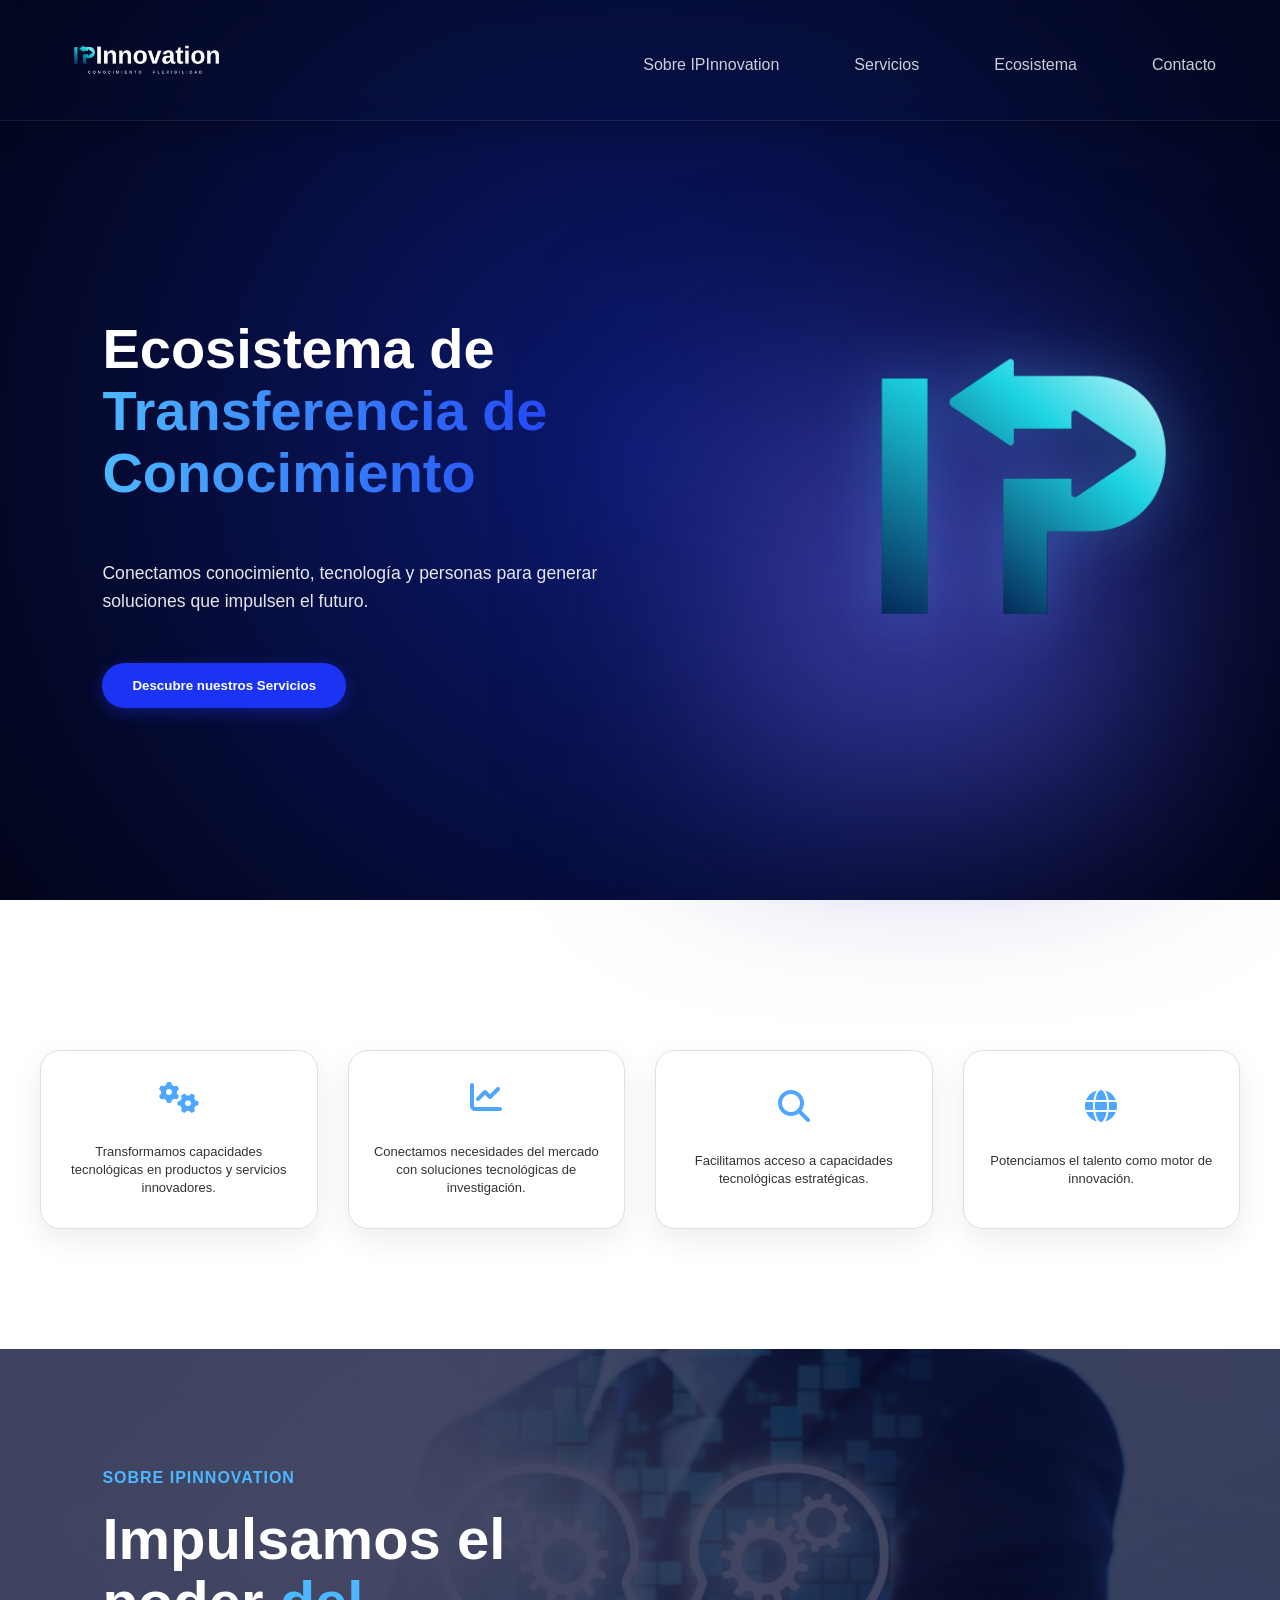
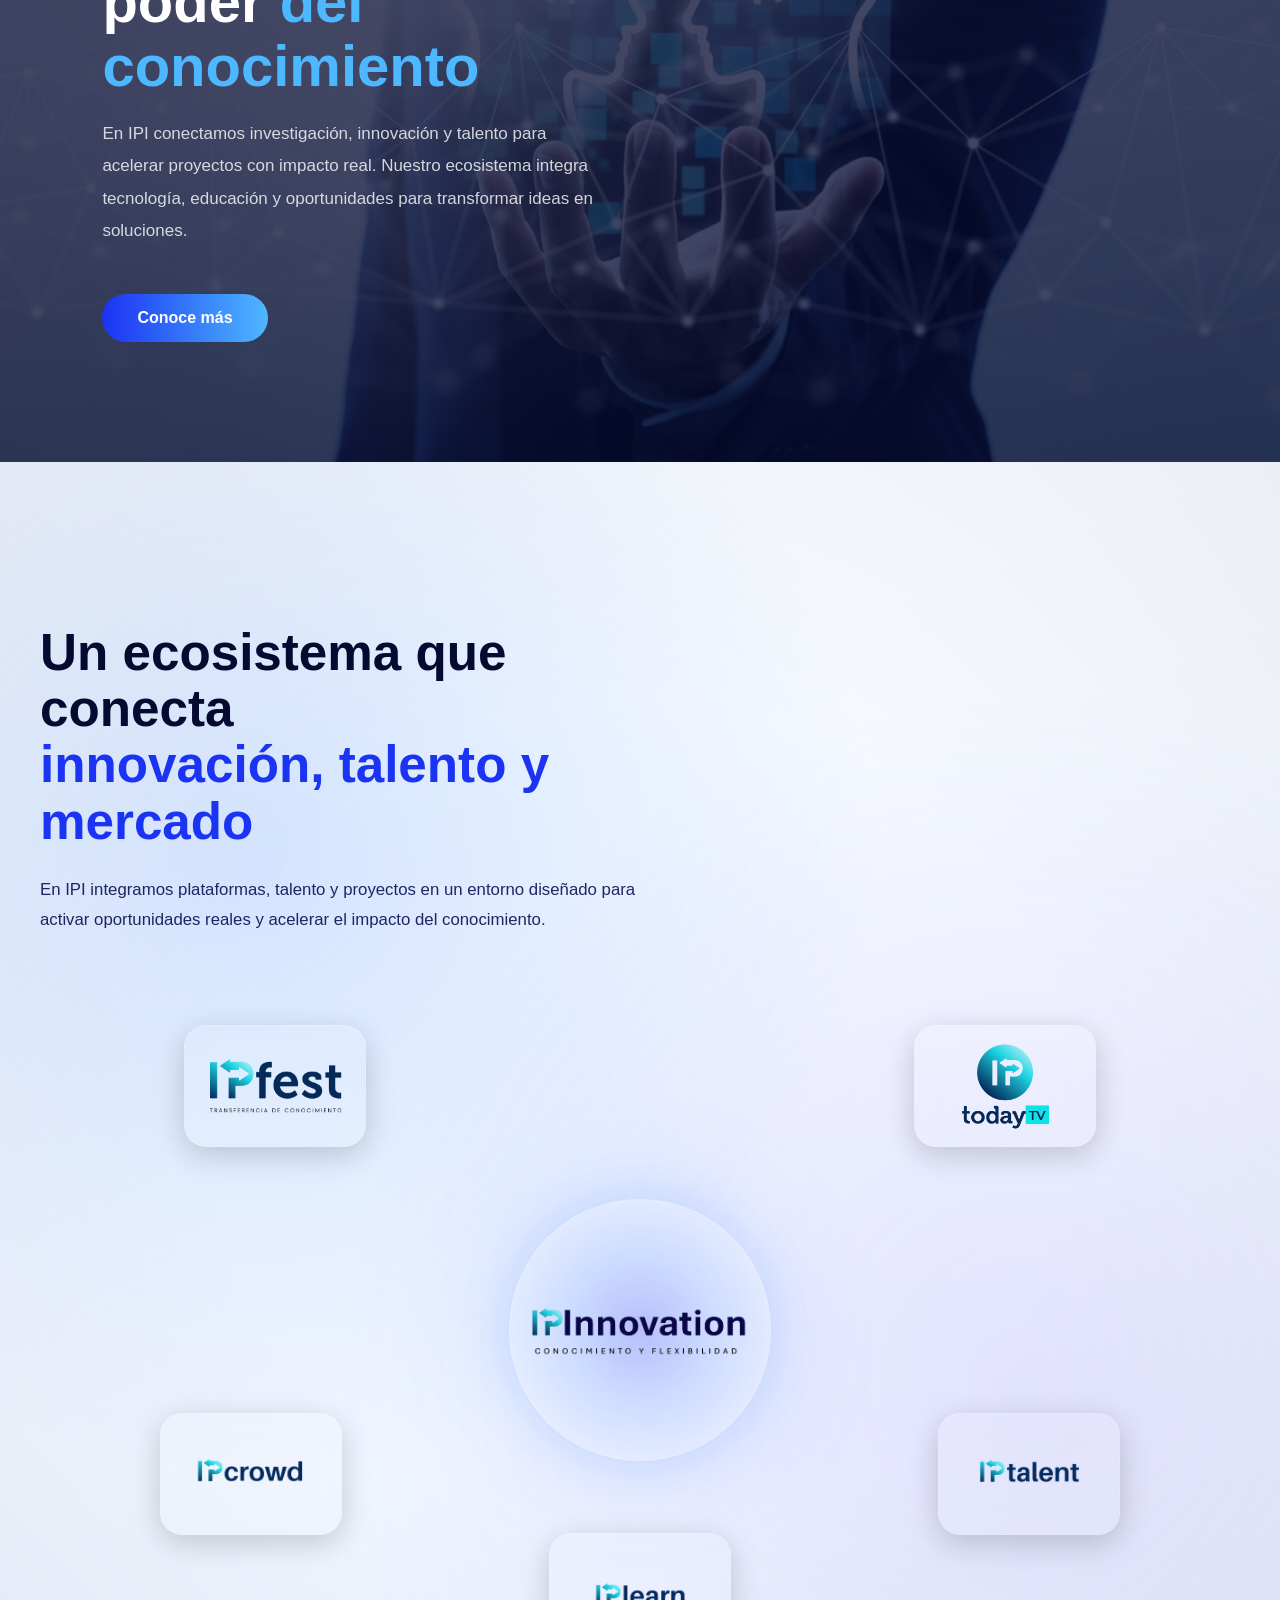
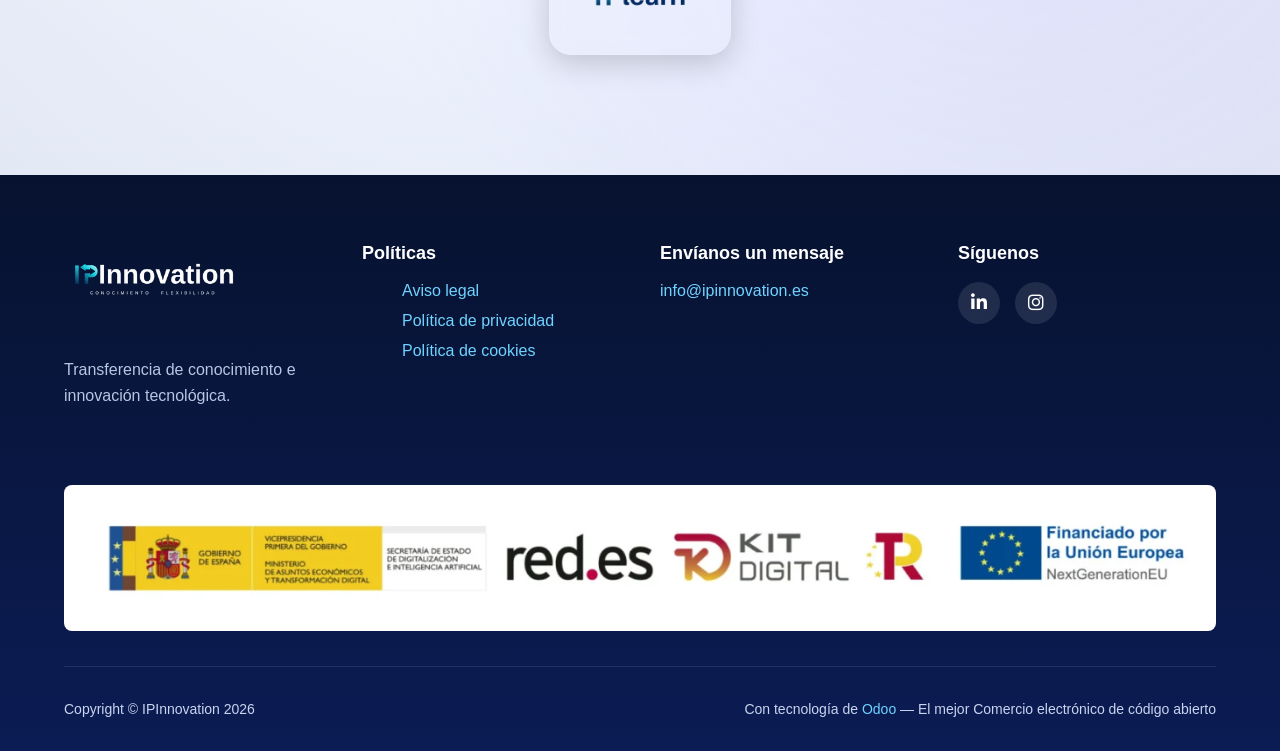
==== index.html @ 9cbb78ea "Ipinnovation" ====
<!DOCTYPE html>
<html lang="es">
    <head>
       <meta charset="UTF-8">
       <meta name="viewport" content="width=device-width, initial-scale=1.0">
       <title> IPInnovation</title>
       <link rel="stylesheet" href="estilo.css">
       <link rel="stylesheet" href="https://cdnjs.cloudflare.com/ajax/libs/font-awesome/6.5.1/css/all.min.css">
       <link rel="stylesheet" href="https://cdnjs.cloudflare.com/ajax/libs/font-awesome/6.5.1/css/all.min.css"/>
    </head>
<body>

     <header>  

       <nav class="menu">
             <img src="img/logo1.png" class="logo">
             <ul>
                 <li><a href="#">Sobre IPInnovation</a></li>
                 <li><a href="#">Servicios</a></li>
                 <li><a href="#">Ecosistema</a></li>
                 <li><a href="#">Contacto</a></li>
             </ul>
       </nav>
    </header> 
    
    <section class="hero">
         
             <div class="hero-content">
                 <h1> Ecosistema de <span>Transferencia de Conocimiento </span></h1><br>
                 <p> Conectamos conocimiento, tecnología y personas para generar soluciones que impulsen el futuro.</p> <br>
                 <button class="btn-prim"> Descubre nuestros Servicios </button> 
             </div>  

             <div class="hero-img">
                 <img src="img/logo IP.PNG" alt="Logo IP"> 
             </div>           
    </section> 


    <!--SECCION SERVICIOS-->

<section class="seccion-servicios">
    <div class="contenedor-servicios">
     <div class="fila-tarjetas">
        <!-- Tarjeta 1 -->
        <div class="tarjeta-blanca">
            <div class="icono-contenedor">
                <i class="fa-solid fa-gears"></i>  <!--icono engranaje--> 
            </div>
            <p>Transformamos capacidades tecnológicas en productos y servicios innovadores.</p>
        </div>

        <!-- Tarjeta 2 -->
        <div class="tarjeta-blanca">
            <div class="icono-contenedor">
                 <i class="fa-solid fa-chart-line"></i>  <!--icono grafica--> 
            </div>
            <p>Conectamos necesidades del mercado con soluciones tecnológicas de investigación.</p>
        </div>

        <!-- Tarjeta 3 -->
        <div class="tarjeta-blanca">
            <div class="icono-contenedor">
                 <i class="fa-solid fa-magnifying-glass"></i>  <!--icono lupa--> 
            </div>
            <p>Facilitamos acceso a capacidades tecnológicas estratégicas.</p>
        </div>

        <!-- Tarjeta 4 -->
        <div class="tarjeta-blanca">
            <div class="icono-contenedor">
                 <i class="fa-solid fa-globe"></i>  <!--icono mundo--> 
            </div>
            <p>Potenciamos el talento como motor de innovación.</p>
        </div>
    </div>
</div> 
</section>


    <!--SECCION SOBRE NOSOTROS-->

    <section class="seccion-nosotros">

    <div class="contenedor-nosotros">

        <div class="texto-nosotros">

            <span class="etiqueta-seccion">
                Sobre IPInnovation
            </span>

            <h2>
                Impulsamos el poder
                <span>del conocimiento</span>
            </h2>

            <p>
                En IPI conectamos investigación, innovación y talento
                para acelerar proyectos con impacto real.
                Nuestro ecosistema integra tecnología, educación y
                oportunidades para transformar ideas en soluciones.
            </p>

            <a href="#" class="boton-principal">
                Conoce más
            </a>

        </div>


        <div class="imagen-nosotros">
            <img src="img/about.jpg" alt="">
        </div>

    </div>

</section>

<!--SECCION: Ecosistema -->

<section class="ecosistema-conecta">
    
    <!-- Fondo decorativo -->
    <div class="ecosistema-overlay"></div>

    <div class="ecosistema-container">

        <!-- Texto -->
        <div class="ecosistema-info">
            <h2>
                Un ecosistema que conecta
                <span>innovación, talento y mercado</span>
            </h2>

            <p>
                En IPI integramos plataformas, talento y proyectos en un entorno diseñado
                para activar oportunidades reales y acelerar el impacto del conocimiento.
            </p>
        </div>

        <!-- Ecosistema -->
        <div class="ecosistema-grid">

            <div class="ecosistema-lines"></div>

            <div class="ecosistema-card card-top-left">
                <img src="img/IPIFest.png" alt="IP Fest">
            </div>

            <div class="ecosistema-card card-top-right">
                <img src="img/IPToday-TV-APP.png" alt="IP Today">
            </div>

            <div class="ecosistema-card card-bottom-left">
                <img src="img/logo_IPcrowd.png" alt="IP Crowd">
            </div>

            <div class="ecosistema-card card-bottom-right">
                <img src="img/logo_IPtalent.png" alt="IP Talent">
            </div>

            <div class="ecosistema-card card-bottom-center">
                <img src="img/logo_IPlearn.png" alt="IP Learn">
            </div>

            <!-- Logo central -->
            <div class="ecosistema-center">
                <img src="img/logoIPInnovation-removebg-preview.PNG" alt="IPI">
            </div>

        </div>

    </div>

</section>

<!--FOOTER -->

 <footer>
    <div class="footer-container">

      <!-- TOP -->
      <div class="footer-top">

        <!-- LOGO -->
        <div class="footer-brand">
          <img src="img/logo1.png" alt="IPInnovation logo" class="logo-ipinnovation">
          <p>
            Transferencia de conocimiento e innovación tecnológica.
          </p>
        </div>

        <!-- POLÍTICAS -->
        <div class="footer-links">
          <h3>Políticas</h3>

          <ul>
            <li><a href="#">Aviso legal</a></li>
            <li><a href="#">Política de privacidad</a></li>
            <li><a href="#">Política de cookies</a></li>
          </ul>
        </div>

        <!-- CONTACTO -->
        <div class="footer-contact">
          <h3>Envíanos un mensaje</h3>

          <a href="mailto:info@ipinnovation.es">
            info@ipinnovation.es
          </a>
        </div>

        <!-- REDES -->
        <div class="footer-social">
          <h3>Síguenos</h3>

          <div class="social-icons">
            <a href="#"><i class="fab fa-linkedin-in"></i></a>
            <a href="#"><i class="fab fa-instagram"></i></a>
          </div>
        </div>

      </div>

      <!-- BANNER INSTITUCIONAL -->
      <div class="footer-banner">

        <!-- Cambia esta imagen por la real -->
        <img src="img/banner_footer.png" alt="Kit Digital">

      </div>

      <!-- BOTTOM -->
      <div class="footer-bottom">

        <p>Copyright © IPInnovation 2026</p>

        <p>
          Con tecnología de
          <a href="#">Odoo</a>
          — El mejor Comercio electrónico de código abierto
        </p>

      </div>

    </div>
  </footer>

</body>
</html>


    <div id="particles-js"></div>

    <script src="https://cdn.jsdelivr.net/npm/particles.js@2.0.0/particles.min.js"></script>

    <script src="js/particles-config.js"></script>

</body>
</html>
---- estilo.css ----
:root {
    --azul-oscuro: #050a30; /* El fondo profundo */
    --azul-electrico: #1b33f3; /* El color de los botones */
    --azul-claro: #4db8ff; /* Para los degradados de texto */
    --blanco: #ffffff;
    --azul-suave: #dce9ff;        /* fondos claros */
    --blanco-azulado: #f5f9ff;   /* secciones claras */
    --violeta-acento: #7a5cff;   /* contraste premium */
    --sombra-azul: rgba(77,146,255,0.15);


}
body {
    margin: 0;
    font-family: 'Inter', sans-serif;
    background-color: var(--azul-oscuro);
    color: var(--blanco);
    /* Un degradado que va desde un azul eléctrico en el centro a un azul casi negro en las esquinas */
    background: radial-gradient(circle at center, #0a1970 0%, #050a30 70%, #02051a 100%);
    background-attachment: fixed; /* Mantiene el fondo quieto mientras haces scroll */
    min-height: 100vh;
}


header {
    position: fixed;
    top: 0;
    width: 100%;
    z-index: 1000;

    /* Glass effect */
    background: rgba(10, 25, 60, 0.147); /* azul oscuro translúcido */
    backdrop-filter: blur(12px);
    -webkit-backdrop-filter: blur(12px);

    /* Borde sutil */
    border-bottom: 1px solid rgba(255, 255, 255, 0.08);

    /* Sombra suave (profundidad) */
    box-shadow: 0 8px 25px rgba(0, 0, 0, 0.2);

    /* Transición para efectos futuros */
    transition: all 0.3s ease;
}




.menu {
    display: flex;
    justify-content: space-between;
    align-items: center;
    max-width: 1500px;
    margin: 0 auto;
    padding: 10px 5% 0 5%;
    
}

.menu ul {
    list-style: none;
    display: flex;
    gap: 75px;
    margin: 0;
    padding: 0;
    align-items: center;
}



.menu ul li a {
    color: var(--blanco);
    text-decoration: none;
    font-size: 1rem;
    opacity: 0.8;
    transition: opacity 0.3s;
    color: var(--blanco);
   
}

.menu ul li a:hover {
    color: #4db8ff
}

.logo {
    display: block;
    margin-right: 70px;
    width: auto ;
    height: 110px ;
   
}

/* 2. HERO SECTION */
.hero {
    display: flex;
    align-items: center;
    justify-content: space-between;
    min-height: 80vh;
    max-width: 1200px;
    margin: 0 auto;
    padding: 130px 8% 80px 8%;
    position: relative;
    z-index: 1;
}

.hero-content {
    flex: 1;
    max-width: 600px;
}

.hero-img img{

    width: 320px;
    height: auto;

}

.hero-img {
    position: relative;
    width: 100%;
    max-width: 800px; /* Ajusta según el tamaño que desees */
    height: 500px;    /* Ajusta según el diseño */
    display: flex;
    justify-content: center;
    align-items: center;
    margin: 0 auto;
    overflow: visible;
}


.hero h1 {
    font-size: 3.5rem;
    line-height: 1.1;
    margin-bottom: 20px;
}

/* El efecto de degradado en el texto */
.hero h1 span {
    display: block;
    background: linear-gradient(90deg, #4db8ff, #1b33f3);
    background-clip: text;
    color: transparent;
}

.hero p {
    font-size: 1.1rem;
    line-height: 1.6;
    margin-bottom: 30px;
    opacity: 0.9;
}


/* Añadimos un resplandor extra detrás del logo grande de IP */
.hero-img::before {
    content: "";
    position: absolute;
    top: 30%;
    right: 10%;
    width: 400px;
    height: 400px;
    background: rgba(64, 64, 167, 0.793); /* Azul suave */
    filter: blur(100px); /* Difumina el círculo para que parezca luz */
    z-index: -1; /* Que se quede detrás de la imagen de IP */
}


/* BOTÓN */
.btn-prim {
    background-color: var(--azul-electrico);
    color: white;
    border: none;
    padding: 15px 30px;
    border-radius: 50px;
    font-weight: bold;
    cursor: pointer;
    box-shadow: 0 4px 15px rgba(27, 51, 243, 0.4);
    transition: transform 0.2s;
}

.btn-prim:hover {
    transform: translateY(-2px);
}

/* 3. LOGO IP DERECHO */
.hero-img {
    flex: 1;
    display: flex;
    justify-content: flex-end;
}

.hero-img img {
    max-width: 400px;
    /* Efecto de resplandor sutil como en la imagen */
    filter: drop-shadow(0 0 30px rgba(77, 184, 255, 0.3));
}

#particles-js {
    position: absolute;
    width: 100%;
    height: 100%;
    background-color: transparent; /* Para que se vea tu degradado azul */
    z-index: -1; /* Lo manda al fondo */
    top: 0;
    left: 0;
}

/* ========================= */
/* SECCIÓN SERVICIO */
/* ========================= */

/* Contenedor principal de la sección */
.contenedor-servicios {
    max-width: 1200px;
    margin: 0 auto;
    padding: 0 40px;
    position: relative;
    z-index: 10;
}

.seccion-servicios {
    background-color: #ffffff;
    padding: 120px 0;
    width: 100%;
}

/* Fila que organiza las tarjetas */
.fila-tarjetas {
    display: flex;
    justify-content: space-between;
    justify-content: space-between;
    gap: 30px;
    flex-wrap: wrap; /* Para que sea responsivo en móviles */
}

/* Estilo de cada tarjeta individual */
.tarjeta-blanca {
    background-color: #ffffff;
    border: 1px solid #e0e0e0;
    border-radius: 20px;
    padding: 30px 20px;
    flex: 1;
    min-width: 220px;
    text-align: center;
    box-shadow: 0 10px 30px rgba(0, 0, 0, 0.08);
    transition: transform 0.3s ease;
    display: flex;
    flex-direction: column;
    align-items: center;
    justify-content: center;
}

/* Efecto al pasar el mouse */
.tarjeta-blanca:hover {
    transform: translateY(-10px);
}

/* Contenedor de los iconos */
.icono-contenedor {
    margin-bottom: 15px;
}


/* Texto dentro de las tarjetas */
.tarjeta-blanca p {
    font-size: 14px;
    line-height: 1.5;
    color: #444;
    margin: 0;
    font-family: 'Segoe UI', Tahoma, Geneva, Verdana, sans-serif;
}

/* Estilo para los iconos de la librería */
.icono-contenedor i {
    font-size: 32px;
    color: #4da6ff; /* Color azul claro del diseño */
    margin-bottom: 15px;
}

.tarjeta-blanca p {
    font-size: 13px;
    color: #333;
    margin: 0;
    line-height: 1.4;
}

/* Ajustes para pantallas pequeñas */
@media (max-width: 768px) {
    .contenedor-servicios-rapidos {
        margin-top: 20px; /* En móvil es mejor que no floten tanto */
    }
    
    .tarjeta-blanca {
        min-width: 100%; /* Una tarjeta por fila en móviles */
    }
}

/* ========================= */
/* SECCIÓN NOSOTROS */
/* ========================= */

.seccion-nosotros{
    padding: 120px 8%;
     background:
    linear-gradient(
        rgba(5,10,48,0.75),
        rgba(5,10,48,0.75)
    ),
    url('img/img_seccion_nosotros.jpg');

    background-size: cover;
    background-position: center;

    position: relative;
}


.contenedor-nosotros{
    display: grid;
    grid-template-columns: repeat(2,1fr);
    gap: 70px;
    align-items: center;
}

.etiqueta-seccion{
    color: var(--azul-claro);
    font-weight: 600;
    letter-spacing: 1px;
    text-transform: uppercase;
}

.texto-nosotros h2{
    font-size: 58px;
    line-height: 1.1;
    margin: 20px 0;
}

.texto-nosotros h2 span{
    color: var(--azul-claro);
}

.texto-nosotros p{
    color: rgba(255,255,255,0.8);
    line-height: 1.9;
    font-size: 17px;
}

.imagen-nosotros img{
    width: 100%;
    border-radius: 30px;
    box-shadow: 0 20px 60px rgba(0,0,0,0.4);
}


/* BOTÓN */

.boton-principal{
    display: inline-block;
    margin-top: 30px;
    padding: 15px 35px;
    border-radius: 40px;

    background: linear-gradient(
        90deg,
        var(--azul-electrico),
        var(--azul-claro)
    );

    color: var(--blanco);
    text-decoration: none;
    font-weight: 600;

    transition: 0.3s ease;
}

.boton-principal:hover{
    transform: translateY(-5px);

    box-shadow:
    0 10px 30px rgba(77,184,255,0.3);
}

/* =========================
SECTION: Ecosistema 
========================= */

.ecosistema-conecta{
    position: relative;
    padding: 120px 20px;
    overflow: hidden;
    z-index: 2;
}



/* Fondo tipo red */


.ecosistema-overlay {

    position: absolute;
    inset: 0;

    background:


        /* Luz azul principal */
        radial-gradient(
            circle at 20% 30%,
            rgba(77,146,255,0.20),
            transparent 45%
        ),

        /* Toque violeta suave */
        radial-gradient(
            circle at 80% 70%,
            rgba(122,92,255,0.12),
            transparent 50%
        ),


        /* Base CLARA (la clave del cambio) */
        linear-gradient(
            180deg,
            #f8fbff 0%,
            #eef4ff 100%
        ),

        /* Red de fondo (muy sutil) */
        url("img/img...");


    background-size: cover;
    background-position: center;

    opacity: 1;
    z-index: 1;
}

.ecosistema-overlay::after{
    content: "";
    position: absolute;
    inset: 0;

    background: radial-gradient(
        circle at center,
        transparent 45%,
        rgba(5, 10, 48, 0.05) 100%
    );

    pointer-events: none;
    z-index: 1;
}

.ecosistema-container{
    position: relative;
    z-index: 3;
    max-width: 1200px;
    margin: auto;
}

/* TEXTO */

.ecosistema-info{
    max-width: 650px;
    margin-bottom: 70px;
    
}

.ecosistema-info h2{
    font-size: clamp(2rem, 4vw, 3.5rem);
    line-height: 1.1;
    margin-bottom: 25px;
    font-weight: 800;
    color: var(--azul-oscuro);
}

.ecosistema-info h2 span{
    display: block;
    color: var(--azul-electrico);
}

.ecosistema-info p{
    font-size: 1.05rem;
    line-height: 1.8;
    max-width: 600px;
    color: rgba(4, 11, 75, 0.88);
}

/* GRID ECOSISTEMA */

.ecosistema-grid{
    position: relative;
    width: 100%;
    min-height: 650px;
}


/* Logo central */
.ecosistema-center{
    position: absolute;
    top: 50%;
    left: 50%;
    transform: translate(-50%, -50%);
    width: 260px;
    height: 260px;
    border-radius: 50%;

    display: flex;
    align-items: center;
    justify-content: center;


    background: radial-gradient(
        circle,
        rgba(27,51,243,0.25) 0%,
        rgba(77,146,255,0.18) 40%,
        rgba(255,255,255,0.6) 100%
    );

    backdrop-filter: blur(12px);
    border: 1px solid rgba(255,255,255,0.12);

    box-shadow:
        0 0 45px rgba(77,146,255,0.22),
        0 0 120px rgba(77,146,255,0.15);

    animation: pulse 4s ease-in-out infinite;
}

.ecosistema-center img{
    width: 220px;
    object-fit: contain;
}

/* Cards */
.ecosistema-card{
    position: absolute;

    width: 180px;
    height: 120px;

    display: flex;
    align-items: center;
    justify-content: center;

    border-radius: 22px;

    background: rgba(255,255,255,0.08);

    backdrop-filter: blur(10px);
    -webkit-backdrop-filter: blur(10px);

    border: 1px solid rgba(255,255,255,0.12);

    box-shadow:
        0 8px 30px rgba(0,0,0,.18),
        inset 0 1px 1px rgba(255,255,255,.08);

    transition: all .35s ease;
}

.ecosistema-card:hover{
    transform: translateY(-8px) scale(1.03);
    box-shadow:
        0 15px 40px rgba(0,0,0,.28),
        0 0 25px rgba(77,146,255,.25);
}

.ecosistema-card img{
    width: 75%;
    object-fit: contain;
}

/* Posiciones */
.card-top-left{
    top: 20px;
    left: 12%;
}

.card-top-right{
    top: 20px;
    right: 12%;
}

.card-bottom-left{
    bottom: 120px;
    left: 10%;
}

.card-bottom-right{
    bottom: 120px;
    right: 10%;
}

.card-bottom-center{
    bottom: 0;
    left: 50%;
    transform: translateX(-50%);
}

.ecosistema-lines{
    position: absolute;
    inset: 0;

    background: url("conexion/conexion.xml") center/contain no-repeat;

    opacity: .3;

    pointer-events: none;
    z-index: 10;
}

/* =========================
ANIMACIONES
========================= */

@keyframes pulse{
    0%{
        transform: translate(-50%, -50%) scale(1);
    }

    50%{
        transform: translate(-50%, -50%) scale(1.03);
    }

    100%{
        transform: translate(-50%, -50%) scale(1);
    }
}

/* =========================
RESPONSIVE
========================= */

@media(max-width: 992px){

    .ecosistema-grid{
        min-height: 850px;
    }

    .ecosistema-center{
        width: 220px;
        height: 220px;
    }

    .ecosistema-card{
        width: 160px;
        height: 110px;
    }

    .card-top-left{
        left: 0;
    }

    .card-top-right{
        right: 0;
    }

    .card-bottom-left{
        left: 0;
    }

    .card-bottom-right{
        right: 0;
    }
}

@media(max-width: 768px){

    .ecosistema-conecta{
        padding: 90px 20px;
    }

    .ecosistema-info{
        text-align: center;
        margin-inline: auto;
    }

    .ecosistema-grid{
        display: flex;
        flex-direction: column;
        align-items: center;
        gap: 25px;
        min-height: auto;
    }

    .ecosistema-center,
    .ecosistema-card{
        position: relative;
        top: auto;
        right: auto;
        left: auto;
        bottom: auto;
        transform: none;
    }

    .ecosistema-center{
        order: -1;
        margin-bottom: 15px;
    }

    .card-bottom-center{
        transform: none;
    }
}

 /* FOOTER */


    footer{
      background: linear-gradient(180deg,#07122f,#0b1c54);
      color:white;
      padding-top:50px;
    }

    .footer-container{
      width:90%;
      max-width:1200px;
      margin:auto;
    }

    .logo-ipinnovation {
        width: 180px;
        height: auto;
    }

    /* TOP */
    .footer-top{
      display:flex;
      justify-content:space-between;
      gap:40px;
      flex-wrap:wrap;
      padding-bottom:40px;
    }

    .footer-brand{
      flex:1;
      min-width:250px;
    }

    .footer-brand h2{
      font-size:42px;
      margin-bottom:10px;
      font-weight:700;
    }

    .footer-brand span{
      color:#4cc3ff;
    }

    .footer-brand p{
      color:#b9c5e4;
      margin-top:8px;
      line-height:1.6;
    }

    /* LINKS */
    .footer-links{
      flex:1;
      min-width:220px;
    }

    .footer-links h3,
    .footer-contact h3,
    .footer-social h3{
      font-size:18px;
      margin-bottom:18px;
    }

    .footer-links ul{
      list-style:none;
    }

    .footer-links ul li{
      margin-bottom:12px;
    }

    .footer-links ul li a{
      text-decoration:none;
      color:#6fd3ff;
      transition:0.3s;
    }

    .footer-links ul li a:hover{
      color:white;
    }

    /* CONTACTO */
    .footer-contact{
      flex:1;
      min-width:220px;
    }

    .footer-contact a{
      color:#6fd3ff;
      text-decoration:none;
      font-size:16px;
    }

    /* REDES */
    .footer-social{
      flex:1;
      min-width:150px;
    }

    .social-icons{
      display:flex;
      gap:15px;
      margin-top:10px;
    }

    .social-icons a{
      width:42px;
      height:42px;
      border-radius:50%;
      background:rgba(255,255,255,0.1);
      display:flex;
      align-items:center;
      justify-content:center;
      color:white;
      text-decoration:none;
      transition:0.3s;
      font-size:18px;
    }

    .social-icons a:hover{
      background:#00bfff;
      transform:translateY(-3px);
    }

    /* BANNER */
    .footer-banner{
      background:white;
      border-radius:8px;
      padding:20px;
      margin:20px 0 35px;
      display:flex;
      justify-content:center;
      align-items:center;
      text-align:center;
    }

    .footer-banner img{
      max-width:100%;
      height:auto;
    }

    /* BOTTOM */
    .footer-bottom{
      border-top:1px solid rgba(255,255,255,0.1);
      padding:20px 0;
      display:flex;
      justify-content:space-between;
      align-items:center;
      flex-wrap:wrap;
      gap:15px;
      font-size:14px;
      color:#c9d4ef;
    }

    .footer-bottom a{
      color:#6fd3ff;
      text-decoration:none;
    }

    @media(max-width:768px){

      .footer-top{
        flex-direction:column;
      }

      .footer-bottom{
        flex-direction:column;
        text-align:center;
      }

      .footer-brand h2{
        font-size:34px;
      }
    }

    /* ========================= */
/* RESPONSIVE GENERAL */
/* ========================= */

@media (max-width: 1024px) {

  .menu {
    padding: 10px 6%;
  }

  .menu ul {
    gap: 35px;
  }

  .logo {
    height: 85px;
    margin-right: 30px;
  }

  .hero {
    padding: 130px 6% 70px;
    gap: 40px;
  }

  .hero h1 {
    font-size: 3rem;
  }

  .hero-img img {
    max-width: 330px;
  }

  .contenedor-nosotros {
    gap: 40px;
  }

  .texto-nosotros h2 {
    font-size: 46px;
  }
}


/* ========================= */
/* TABLET Y MÓVIL */
/* ========================= */

@media (max-width: 768px) {

  body {
    background-attachment: scroll;
  }

  header {
    position: fixed;
  }

  .menu {
    flex-direction: column;
    padding: 12px 5%;
    gap: 10px;
  }

  .logo {
    height: 70px;
    margin-right: 0;
  }

  .menu ul {
    width: 100%;
    justify-content: center;
    flex-wrap: wrap;
    gap: 18px;
  }

  .menu ul li a {
    font-size: 0.95rem;
  }

  .hero {
    flex-direction: column;
    text-align: center;
    padding: 170px 6% 70px;
    min-height: auto;
  }

  .hero-content {
    max-width: 100%;
  }

  .hero h1 {
    font-size: 2.4rem;
  }

  .hero p {
    font-size: 1rem;
  }

  .hero-img {
    height: auto;
    justify-content: center;
    max-width: 100%;
  }

  .hero-img img {
    max-width: 260px;
    width: 80%;
  }

  .hero-img::before {
    width: 260px;
    height: 260px;
    top: 10%;
    right: auto;
  }

  .seccion-servicios {
    padding: 80px 0;
  }

  .contenedor-servicios {
    padding: 0 25px;
  }

  .fila-tarjetas {
    flex-direction: column;
    gap: 25px;
  }

  .tarjeta-blanca {
    width: 100%;
    min-width: unset;
  }

  .seccion-nosotros {
    padding: 90px 6%;
  }

  .contenedor-nosotros {
    grid-template-columns: 1fr;
    gap: 40px;
    text-align: center;
  }

  .texto-nosotros h2 {
    font-size: 2.4rem;
  }

  .texto-nosotros p {
    font-size: 1rem;
  }

  .imagen-nosotros img {
    border-radius: 20px;
  }

  .ecosistema-conecta {
    padding: 80px 20px;
  }

  .ecosistema-info {
    text-align: center;
    margin: 0 auto 50px;
  }

  .ecosistema-info h2 {
    font-size: 2.2rem;
  }

  .ecosistema-grid {
    display: flex;
    flex-direction: column;
    align-items: center;
    gap: 24px;
    min-height: auto;
  }

  .ecosistema-center,
  .ecosistema-card {
    position: relative;
    top: auto;
    right: auto;
    bottom: auto;
    left: auto;
    transform: none;
  }

  .ecosistema-center {
    width: 210px;
    height: 210px;
    order: -1;
  }

  .ecosistema-center img {
    width: 180px;
  }

  .ecosistema-card {
    width: 100%;
    max-width: 300px;
    height: 120px;
  }

  .card-bottom-center {
    transform: none;
  }

  .ecosistema-lines {
    display: none;
  }

  footer {
    padding-top: 45px;
  }

  .footer-top {
    flex-direction: column;
    text-align: center;
    gap: 30px;
  }

  .footer-brand,
  .footer-links,
  .footer-contact,
  .footer-social {
    min-width: 100%;
  }

  .logo-ipinnovation {
    width: 160px;
    margin: 0 auto;
    display: block;
  }

  .social-icons {
    justify-content: center;
  }

  .footer-banner {
    padding: 12px;
    margin: 10px 0 30px;
  }

  .footer-bottom {
    flex-direction: column;
    text-align: center;
    font-size: 13px;
  }
}


/* ========================= */
/* MÓVILES PEQUEÑOS */
/* ========================= */

@media (max-width: 480px) {

  .menu ul {
    gap: 12px;
  }

  .menu ul li a {
    font-size: 0.85rem;
  }

  .logo {
    height: 58px;
  }

  .hero {
    padding-top: 150px;
  }

  .hero h1 {
    font-size: 2rem;
  }

  .hero p {
    font-size: 0.95rem;
  }

  .btn-prim,
  .boton-principal {
    width: 100%;
    text-align: center;
    padding: 14px 20px;
  }

  .hero-img img {
    max-width: 220px;
  }

  .texto-nosotros h2 {
    font-size: 2rem;
  }

  .ecosistema-info h2 {
    font-size: 2rem;
  }

  .ecosistema-center {
    width: 180px;
    height: 180px;
  }

  .ecosistema-center img {
    width: 150px;
  }

  .footer-container {
    width: 92%;
  }

  .footer-banner img {
    max-width: 100%;
  }
}
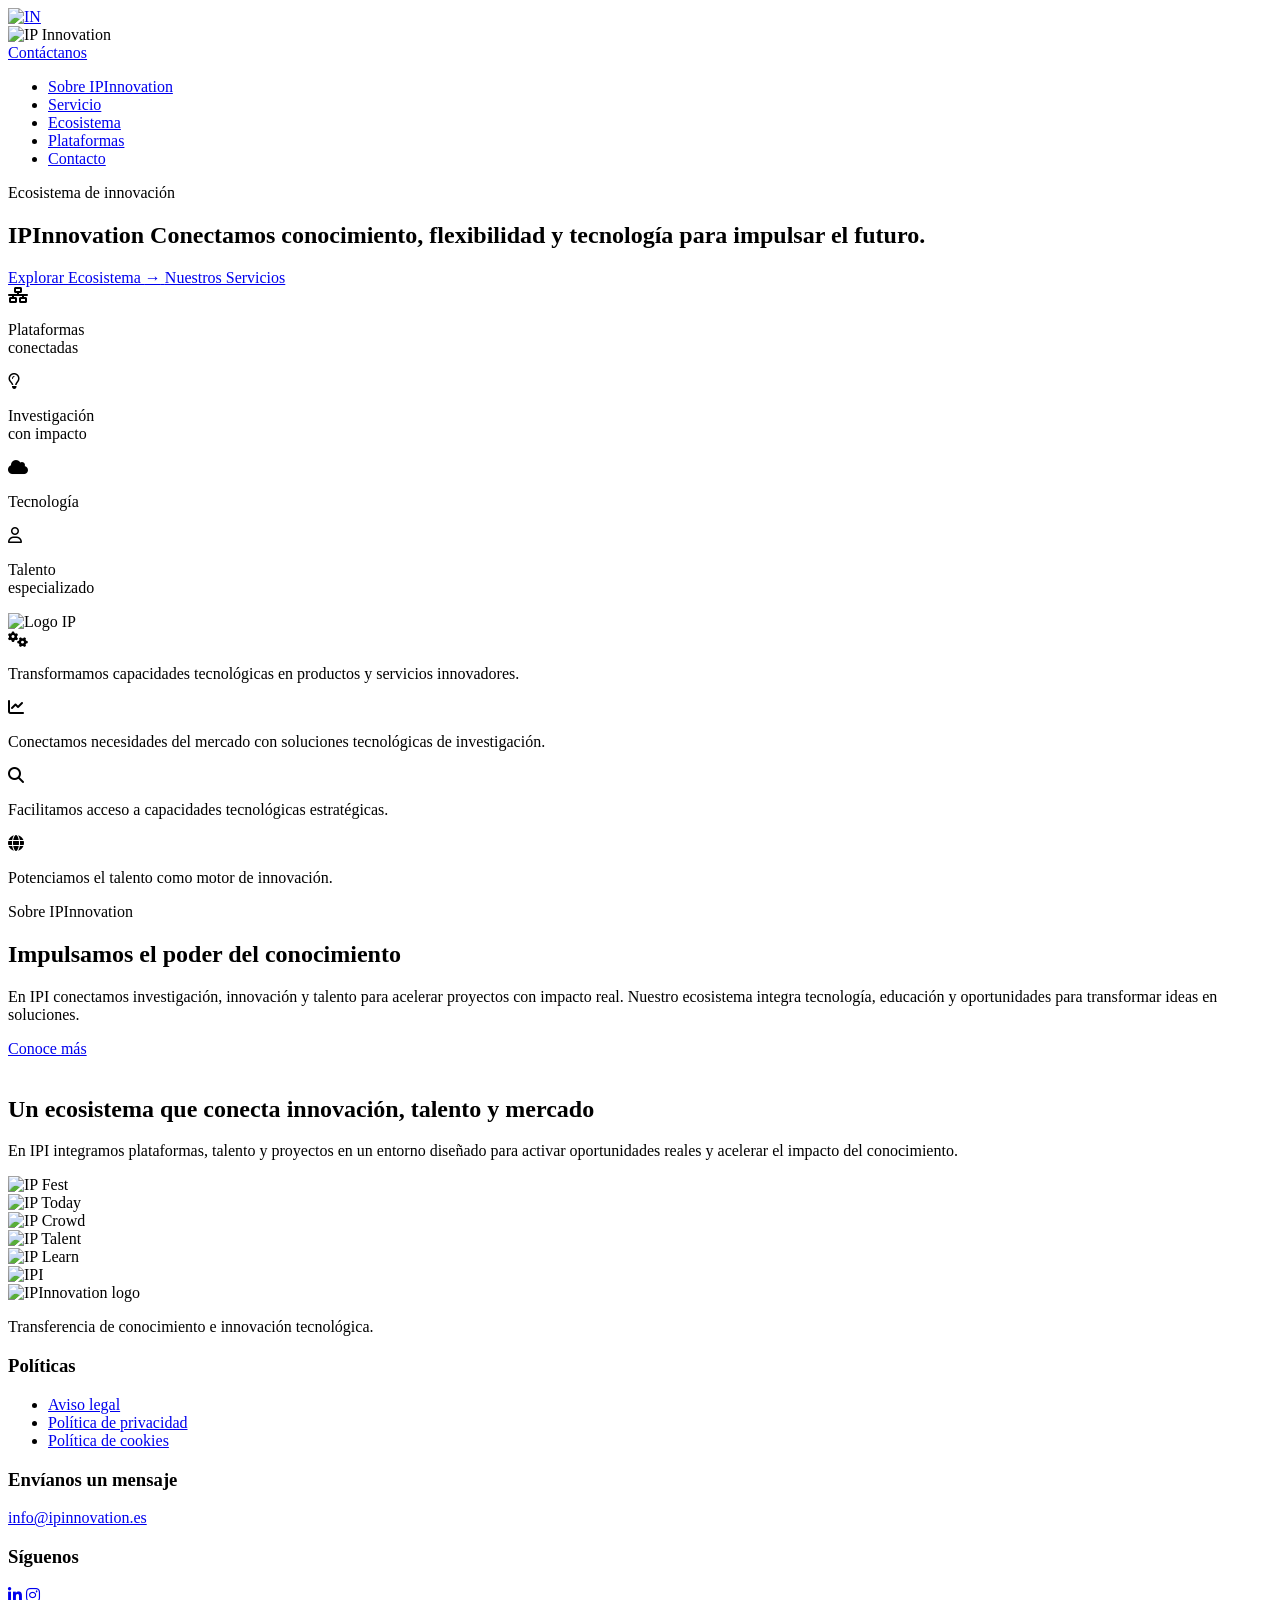
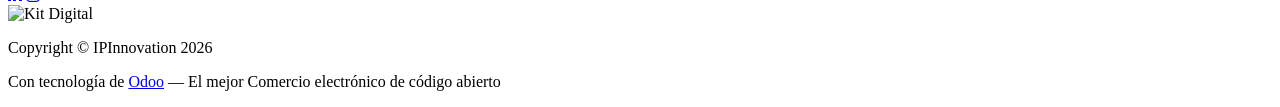
==== commit 9fee2ceb: "Add files via upload" ====
--- a/index.html
+++ b/index.html
@@ -1,261 +1,353 @@
-<!DOCTYPE html>
-<html lang="es">
-    <head>
-       <meta charset="UTF-8">
-       <meta name="viewport" content="width=device-width, initial-scale=1.0">
-       <title> IPInnovation</title>
-       <link rel="stylesheet" href="estilo.css">
-       <link rel="stylesheet" href="https://cdnjs.cloudflare.com/ajax/libs/font-awesome/6.5.1/css/all.min.css">
-       <link rel="stylesheet" href="https://cdnjs.cloudflare.com/ajax/libs/font-awesome/6.5.1/css/all.min.css"/>
-    </head>
-<body>
-
-     <header>  
-
-       <nav class="menu">
-             <img src="img/logo1.png" class="logo">
-             <ul>
-                 <li><a href="#">Sobre IPInnovation</a></li>
-                 <li><a href="#">Servicios</a></li>
-                 <li><a href="#">Ecosistema</a></li>
-                 <li><a href="#">Contacto</a></li>
-             </ul>
-       </nav>
-    </header> 
-    
-    <section class="hero">
-         
-             <div class="hero-content">
-                 <h1> Ecosistema de <span>Transferencia de Conocimiento </span></h1><br>
-                 <p> Conectamos conocimiento, tecnología y personas para generar soluciones que impulsen el futuro.</p> <br>
-                 <button class="btn-prim"> Descubre nuestros Servicios </button> 
-             </div>  
-
-             <div class="hero-img">
-                 <img src="img/logo IP.PNG" alt="Logo IP"> 
-             </div>           
-    </section> 
-
-
-    <!--SECCION SERVICIOS-->
-
-<section class="seccion-servicios">
-    <div class="contenedor-servicios">
-     <div class="fila-tarjetas">
-        <!-- Tarjeta 1 -->
-        <div class="tarjeta-blanca">
-            <div class="icono-contenedor">
-                <i class="fa-solid fa-gears"></i>  <!--icono engranaje--> 
-            </div>
-            <p>Transformamos capacidades tecnológicas en productos y servicios innovadores.</p>
-        </div>
-
-        <!-- Tarjeta 2 -->
-        <div class="tarjeta-blanca">
-            <div class="icono-contenedor">
-                 <i class="fa-solid fa-chart-line"></i>  <!--icono grafica--> 
-            </div>
-            <p>Conectamos necesidades del mercado con soluciones tecnológicas de investigación.</p>
-        </div>
-
-        <!-- Tarjeta 3 -->
-        <div class="tarjeta-blanca">
-            <div class="icono-contenedor">
-                 <i class="fa-solid fa-magnifying-glass"></i>  <!--icono lupa--> 
-            </div>
-            <p>Facilitamos acceso a capacidades tecnológicas estratégicas.</p>
-        </div>
-
-        <!-- Tarjeta 4 -->
-        <div class="tarjeta-blanca">
-            <div class="icono-contenedor">
-                 <i class="fa-solid fa-globe"></i>  <!--icono mundo--> 
-            </div>
-            <p>Potenciamos el talento como motor de innovación.</p>
-        </div>
-    </div>
-</div> 
-</section>
-
-
-    <!--SECCION SOBRE NOSOTROS-->
-
-    <section class="seccion-nosotros">
-
-    <div class="contenedor-nosotros">
-
-        <div class="texto-nosotros">
-
-            <span class="etiqueta-seccion">
-                Sobre IPInnovation
-            </span>
-
-            <h2>
-                Impulsamos el poder
-                <span>del conocimiento</span>
-            </h2>
-
-            <p>
-                En IPI conectamos investigación, innovación y talento
-                para acelerar proyectos con impacto real.
-                Nuestro ecosistema integra tecnología, educación y
-                oportunidades para transformar ideas en soluciones.
-            </p>
-
-            <a href="#" class="boton-principal">
-                Conoce más
-            </a>
-
-        </div>
-
-
-        <div class="imagen-nosotros">
-            <img src="img/about.jpg" alt="">
-        </div>
-
-    </div>
-
-</section>
-
-<!--SECCION: Ecosistema -->
-
-<section class="ecosistema-conecta">
-    
-    <!-- Fondo decorativo -->
-    <div class="ecosistema-overlay"></div>
-
-    <div class="ecosistema-container">
-
-        <!-- Texto -->
-        <div class="ecosistema-info">
-            <h2>
-                Un ecosistema que conecta
-                <span>innovación, talento y mercado</span>
-            </h2>
-
-            <p>
-                En IPI integramos plataformas, talento y proyectos en un entorno diseñado
-                para activar oportunidades reales y acelerar el impacto del conocimiento.
-            </p>
-        </div>
-
-        <!-- Ecosistema -->
-        <div class="ecosistema-grid">
-
-            <div class="ecosistema-lines"></div>
-
-            <div class="ecosistema-card card-top-left">
-                <img src="img/IPIFest.png" alt="IP Fest">
-            </div>
-
-            <div class="ecosistema-card card-top-right">
-                <img src="img/IPToday-TV-APP.png" alt="IP Today">
-            </div>
-
-            <div class="ecosistema-card card-bottom-left">
-                <img src="img/logo_IPcrowd.png" alt="IP Crowd">
-            </div>
-
-            <div class="ecosistema-card card-bottom-right">
-                <img src="img/logo_IPtalent.png" alt="IP Talent">
-            </div>
-
-            <div class="ecosistema-card card-bottom-center">
-                <img src="img/logo_IPlearn.png" alt="IP Learn">
-            </div>
-
-            <!-- Logo central -->
-            <div class="ecosistema-center">
-                <img src="img/logoIPInnovation-removebg-preview.PNG" alt="IPI">
-            </div>
-
-        </div>
-
-    </div>
-
-</section>
-
-<!--FOOTER -->
-
- <footer>
-    <div class="footer-container">
-
-      <!-- TOP -->
-      <div class="footer-top">
-
-        <!-- LOGO -->
-        <div class="footer-brand">
-          <img src="img/logo1.png" alt="IPInnovation logo" class="logo-ipinnovation">
-          <p>
-            Transferencia de conocimiento e innovación tecnológica.
-          </p>
-        </div>
-
-        <!-- POLÍTICAS -->
-        <div class="footer-links">
-          <h3>Políticas</h3>
-
-          <ul>
-            <li><a href="#">Aviso legal</a></li>
-            <li><a href="#">Política de privacidad</a></li>
-            <li><a href="#">Política de cookies</a></li>
-          </ul>
-        </div>
-
-        <!-- CONTACTO -->
-        <div class="footer-contact">
-          <h3>Envíanos un mensaje</h3>
-
-          <a href="mailto:info@ipinnovation.es">
-            info@ipinnovation.es
-          </a>
-        </div>
-
-        <!-- REDES -->
-        <div class="footer-social">
-          <h3>Síguenos</h3>
-
-          <div class="social-icons">
-            <a href="#"><i class="fab fa-linkedin-in"></i></a>
-            <a href="#"><i class="fab fa-instagram"></i></a>
-          </div>
-        </div>
-
-      </div>
-
-      <!-- BANNER INSTITUCIONAL -->
-      <div class="footer-banner">
-
-        <!-- Cambia esta imagen por la real -->
-        <img src="img/banner_footer.png" alt="Kit Digital">
-
-      </div>
-
-      <!-- BOTTOM -->
-      <div class="footer-bottom">
-
-        <p>Copyright © IPInnovation 2026</p>
-
-        <p>
-          Con tecnología de
-          <a href="#">Odoo</a>
-          — El mejor Comercio electrónico de código abierto
-        </p>
-
-      </div>
-
-    </div>
-  </footer>
-
-</body>
-</html>
-
-
-    <div id="particles-js"></div>
-
-    <script src="https://cdn.jsdelivr.net/npm/particles.js@2.0.0/particles.min.js"></script>
-
-    <script src="js/particles-config.js"></script>
-
-</body>
+<!DOCTYPE html>
+<html lang="es">
+    <head>
+       <meta charset="UTF-8">
+       <meta name="viewport" content="width=device-width, initial-scale=1.0">
+       <title> IPInnovation</title>
+       <link rel="stylesheet" href="estilo.css">
+       <link rel="stylesheet" href="https://cdnjs.cloudflare.com/ajax/libs/font-awesome/6.5.1/css/all.min.css">
+       <link rel="stylesheet" href="https://cdnjs.cloudflare.com/ajax/libs/font-awesome/6.5.1/css/all.min.css"/>
+       <link rel="stylesheet" href="https://cdnjs.cloudflare.com/ajax/libs/font-awesome/6.5.1/css/all.min.css">
+    </head>
+<body>
+
+    <header>
+
+    <!-- TOP HEADER -->
+    <div class="top-header">
+
+        <!-- IZQUIERDA -->
+        <div class="top-left">
+
+            <a href="#">
+                <img src="img/logo_linkedin.png" alt="IN">
+            </a>
+
+        </div>
+
+        <!-- LOGO CENTRO -->
+        <div class="top-center">
+
+            <img src="img/logo_ipi.png"
+                 alt="IP Innovation"
+                 class="logo">
+
+        </div>
+
+        <!-- DERECHA -->
+        <div class="top-right">
+
+            <a href="#contacto">
+                Contáctanos
+            </a>
+        </div>
+
+    </div>
+    <!-- MENÚ -->
+    <nav class="menu">
+
+        <ul>
+
+            <li> <a href="#"> Sobre IPInnovation</a></li>
+
+            <li><a href="#"> Servicio </a></li>
+
+            <li><a href="#"> Ecosistema </a> </li>
+
+            <li><a href="#"> Plataformas</a> </li>
+
+            <li> <a href="#"> Contacto</a></li>
+
+        </ul>
+
+    </nav>
+
+</header>
+    
+   <!--  HERO -->
+
+    <section class="hero" id="inicio">
+
+    <div class="hero-content">
+
+        <span class="hero-etiqueta">
+            Ecosistema de innovación
+        </span>
+
+        <h1>
+            IPInnovation
+            <span>
+                Conectamos conocimiento, flexibilidad y tecnología para impulsar el futuro.
+            </span>
+        </h1>
+
+
+        <div class="hero-botones">
+            <a href="#ecosistema" class="btn-prim">
+                Explorar Ecosistema
+                <span>→</span>
+            </a>
+
+            <a href="#servicios" class="btn-secundario">
+                Nuestros Servicios
+            </a>
+        </div>
+
+        <div class="hero-datos">
+
+            <div class="hero-dato">
+                <i class="fa-solid fa-network-wired"></i>
+                <p>Plataformas<br>conectadas</p>
+            </div>
+
+            <div class="hero-dato">
+                <i class="fa-regular fa-lightbulb"></i>
+                <p>Investigación<br>con impacto</p>
+            </div>
+
+            <div class="hero-dato">
+                <i class="fa-solid fa-cloud"></i>
+                <p>Tecnología</p>
+            </div>
+
+            <div class="hero-dato">
+                <i class="fa-regular fa-user"></i>
+                <p>Talento<br>especializado</p>
+            </div>
+
+        </div>
+
+    </div>
+
+    <div class="hero-img">
+        <div class="hero-glow"></div>
+        <div class="hero-platform"></div>
+
+        <img src="img/logo IP.PNG" alt="Logo IP">
+    </div>
+
+</section>
+
+
+    <!--SECCION SERVICIOS-->
+
+<section class="seccion-servicios">
+    <div class="contenedor-servicios">
+     <div class="fila-tarjetas">
+        <!-- Tarjeta 1 -->
+        <div class="tarjeta-blanca">
+            <div class="icono-contenedor">
+                <i class="fa-solid fa-gears"></i>  <!--icono engranaje--> 
+            </div>
+            <p>Transformamos capacidades tecnológicas en productos y servicios innovadores.</p>
+        </div>
+
+        <!-- Tarjeta 2 -->
+        <div class="tarjeta-blanca">
+            <div class="icono-contenedor">
+                 <i class="fa-solid fa-chart-line"></i>  <!--icono grafica--> 
+            </div>
+            <p>Conectamos necesidades del mercado con soluciones tecnológicas de investigación.</p>
+        </div>
+
+        <!-- Tarjeta 3 -->
+        <div class="tarjeta-blanca">
+            <div class="icono-contenedor">
+                 <i class="fa-solid fa-magnifying-glass"></i>  <!--icono lupa--> 
+            </div>
+            <p>Facilitamos acceso a capacidades tecnológicas estratégicas.</p>
+        </div>
+
+        <!-- Tarjeta 4 -->
+        <div class="tarjeta-blanca">
+            <div class="icono-contenedor">
+                 <i class="fa-solid fa-globe"></i>  <!--icono mundo--> 
+            </div>
+            <p>Potenciamos el talento como motor de innovación.</p>
+        </div>
+    </div>
+</div> 
+</section>
+
+
+    <!--SECCION SOBRE NOSOTROS-->
+
+    <section class="seccion-nosotros">
+
+    <div class="contenedor-nosotros">
+
+        <div class="texto-nosotros">
+
+            <span class="etiqueta-seccion">
+                Sobre IPInnovation
+            </span>
+
+            <h2>
+                Impulsamos el poder
+                <span>del conocimiento</span>
+            </h2>
+
+            <p>
+                En IPI conectamos investigación, innovación y talento
+                para acelerar proyectos con impacto real.
+                Nuestro ecosistema integra tecnología, educación y
+                oportunidades para transformar ideas en soluciones.
+            </p>
+
+            <a href="#" class="boton-principal">
+                Conoce más
+            </a>
+
+        </div>
+
+
+        <div class="imagen-nosotros">
+            <img src="img/about.jpg" alt="">
+        </div>
+
+    </div>
+
+</section>
+
+<!--SECCION: Ecosistema -->
+
+<section class="ecosistema-conecta">
+    
+    <!-- Fondo decorativo -->
+    <div class="ecosistema-overlay"></div>
+
+    <div class="ecosistema-container">
+
+        <!-- Texto -->
+        <div class="ecosistema-info">
+            <h2>
+                Un ecosistema que conecta
+                <span>innovación, talento y mercado</span>
+            </h2>
+
+            <p>
+                En IPI integramos plataformas, talento y proyectos en un entorno diseñado
+                para activar oportunidades reales y acelerar el impacto del conocimiento.
+            </p>
+        </div>
+
+        <!-- Ecosistema -->
+        <div class="ecosistema-grid">
+
+            <div class="ecosistema-lines"></div>
+
+            <div class="ecosistema-card card-top-left">
+                <img src="img/IPIFest.png" alt="IP Fest">
+            </div>
+
+            <div class="ecosistema-card card-top-right">
+                <img src="img/IPToday-TV-APP.png" alt="IP Today">
+            </div>
+
+            <div class="ecosistema-card card-bottom-left">
+                <img src="img/logo_IPcrowd.png" alt="IP Crowd">
+            </div>
+
+            <div class="ecosistema-card card-bottom-right">
+                <img src="img/logo_IPtalent.png" alt="IP Talent">
+            </div>
+
+            <div class="ecosistema-card card-bottom-center">
+                <img src="img/logo_IPlearn.png" alt="IP Learn">
+            </div>
+
+            <!-- Logo central -->
+            <div class="ecosistema-center">
+                <img src="img/logoIPInnovation-removebg-preview.PNG" alt="IPI">
+            </div>
+
+        </div>
+
+    </div>
+
+</section>
+
+<!--FOOTER -->
+
+ <footer>
+    <div class="footer-container">
+
+      <!-- TOP -->
+      <div class="footer-top">
+
+        <!-- LOGO -->
+        <div class="footer-brand">
+          <img src="img/logo1.png" alt="IPInnovation logo" class="logo-ipinnovation">
+          <p>
+            Transferencia de conocimiento e innovación tecnológica.
+          </p>
+        </div>
+
+        <!-- POLÍTICAS -->
+        <div class="footer-links">
+          <h3>Políticas</h3>
+
+          <ul>
+            <li><a href="#">Aviso legal</a></li>
+            <li><a href="#">Política de privacidad</a></li>
+            <li><a href="#">Política de cookies</a></li>
+          </ul>
+        </div>
+
+        <!-- CONTACTO -->
+        <div class="footer-contact">
+          <h3>Envíanos un mensaje</h3>
+
+          <a href="mailto:info@ipinnovation.es">
+            info@ipinnovation.es
+          </a>
+        </div>
+
+        <!-- REDES -->
+        <div class="footer-social">
+          <h3>Síguenos</h3>
+
+          <div class="social-icons">
+            <a href="#"><i class="fab fa-linkedin-in"></i></a>
+            <a href="#"><i class="fab fa-instagram"></i></a>
+          </div>
+        </div>
+
+      </div>
+
+      <!-- BANNER INSTITUCIONAL -->
+      <div class="footer-banner">
+
+        <!-- Cambia esta imagen por la real -->
+        <img src="img/banner_footer.png" alt="Kit Digital">
+
+      </div>
+
+      <!-- BOTTOM -->
+      <div class="footer-bottom">
+
+        <p>Copyright © IPInnovation 2026</p>
+
+        <p>
+          Con tecnología de
+          <a href="#">Odoo</a>
+          — El mejor Comercio electrónico de código abierto
+        </p>
+
+      </div>
+
+    </div>
+  </footer>
+
+</body>
+</html>
+
+
+    <div id="particles-js"></div>
+
+    <script src="https://cdn.jsdelivr.net/npm/particles.js@2.0.0/particles.min.js"></script>
+
+    <script src="js/particles-config.js"></script>
+
+</body>
 </html>
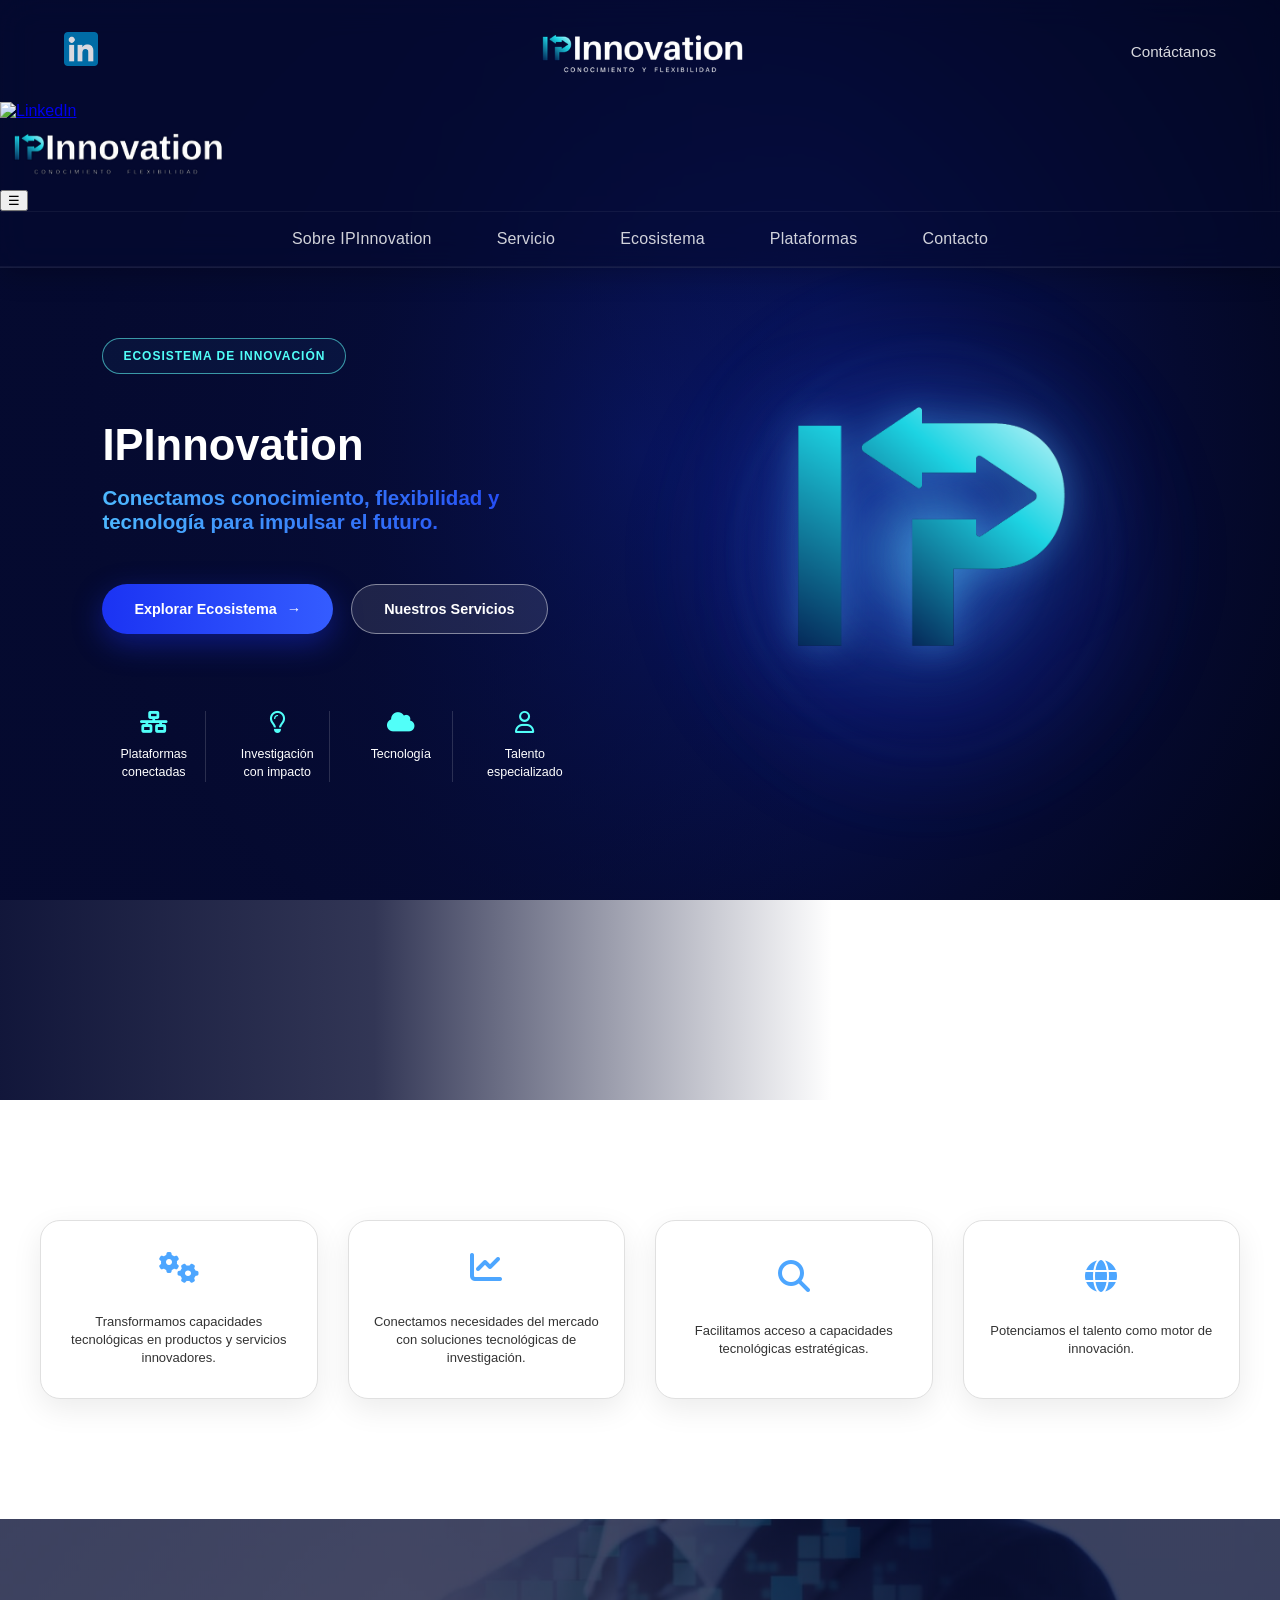
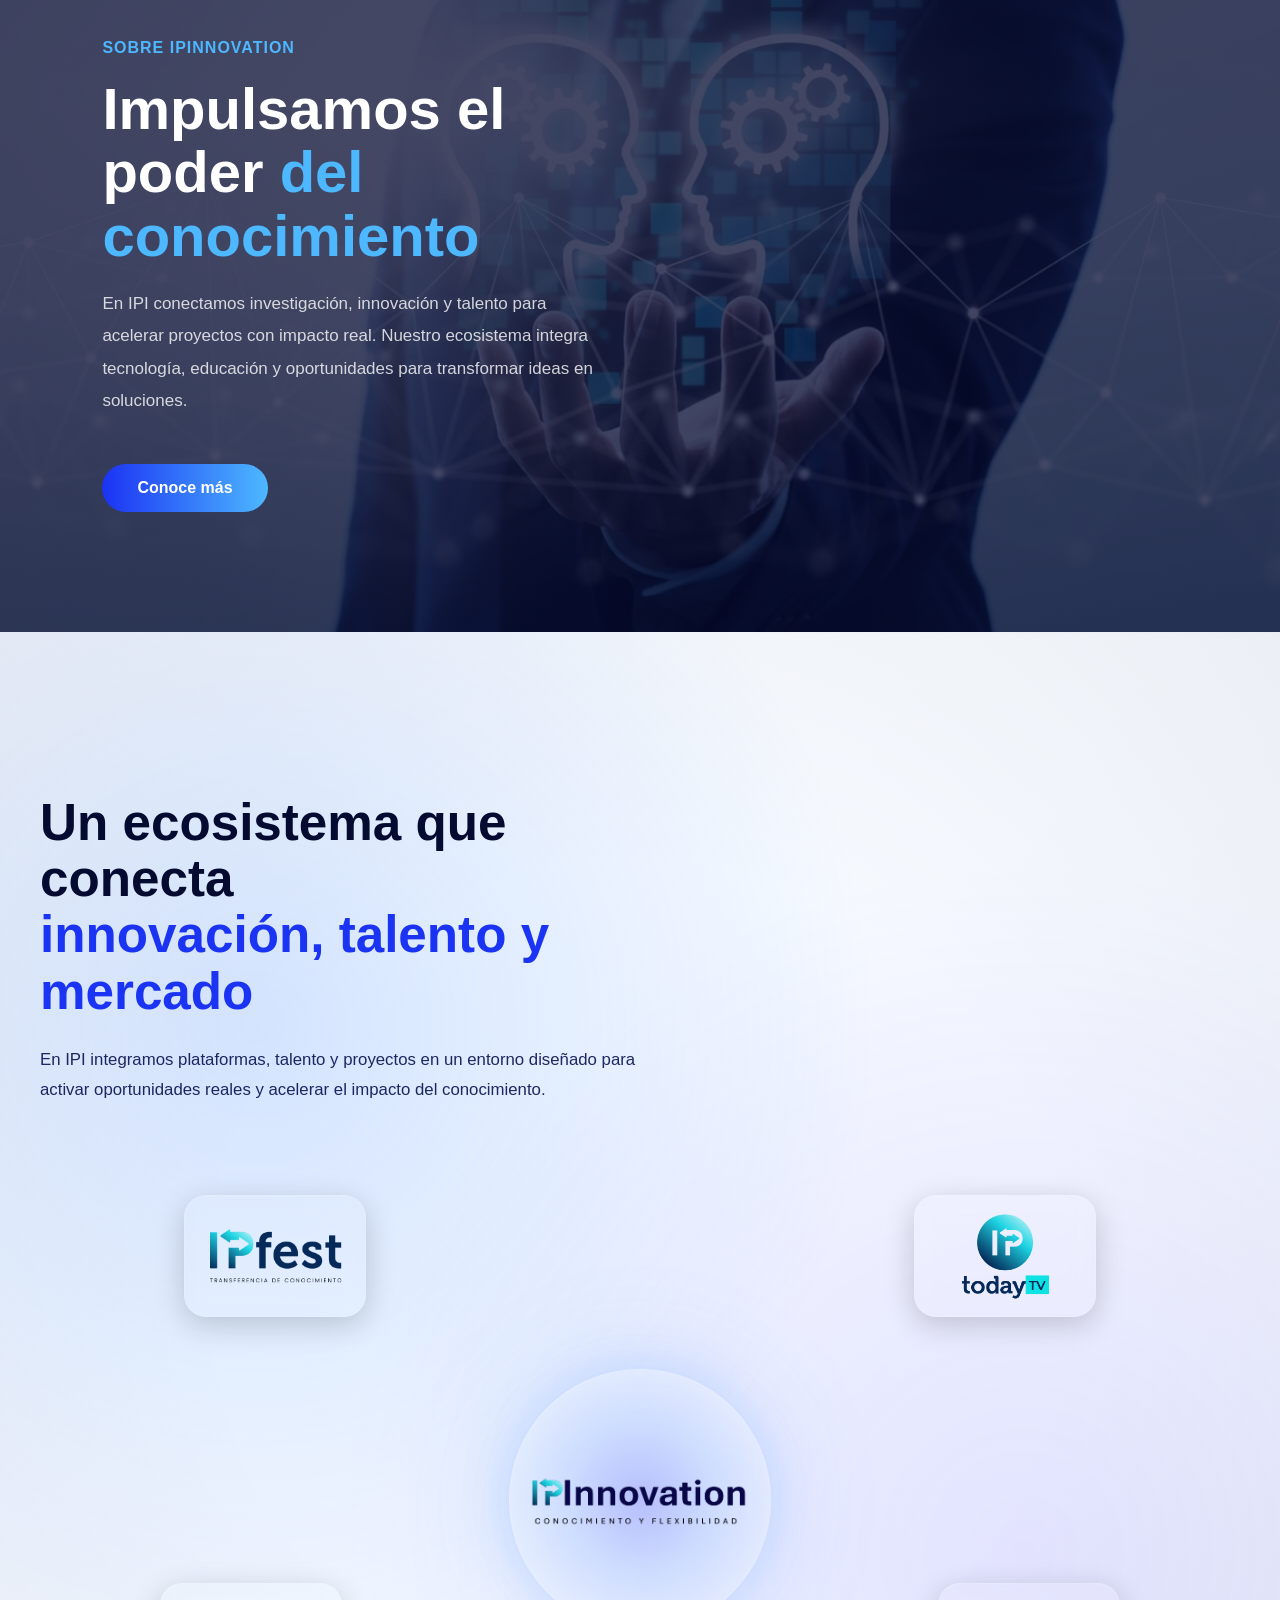
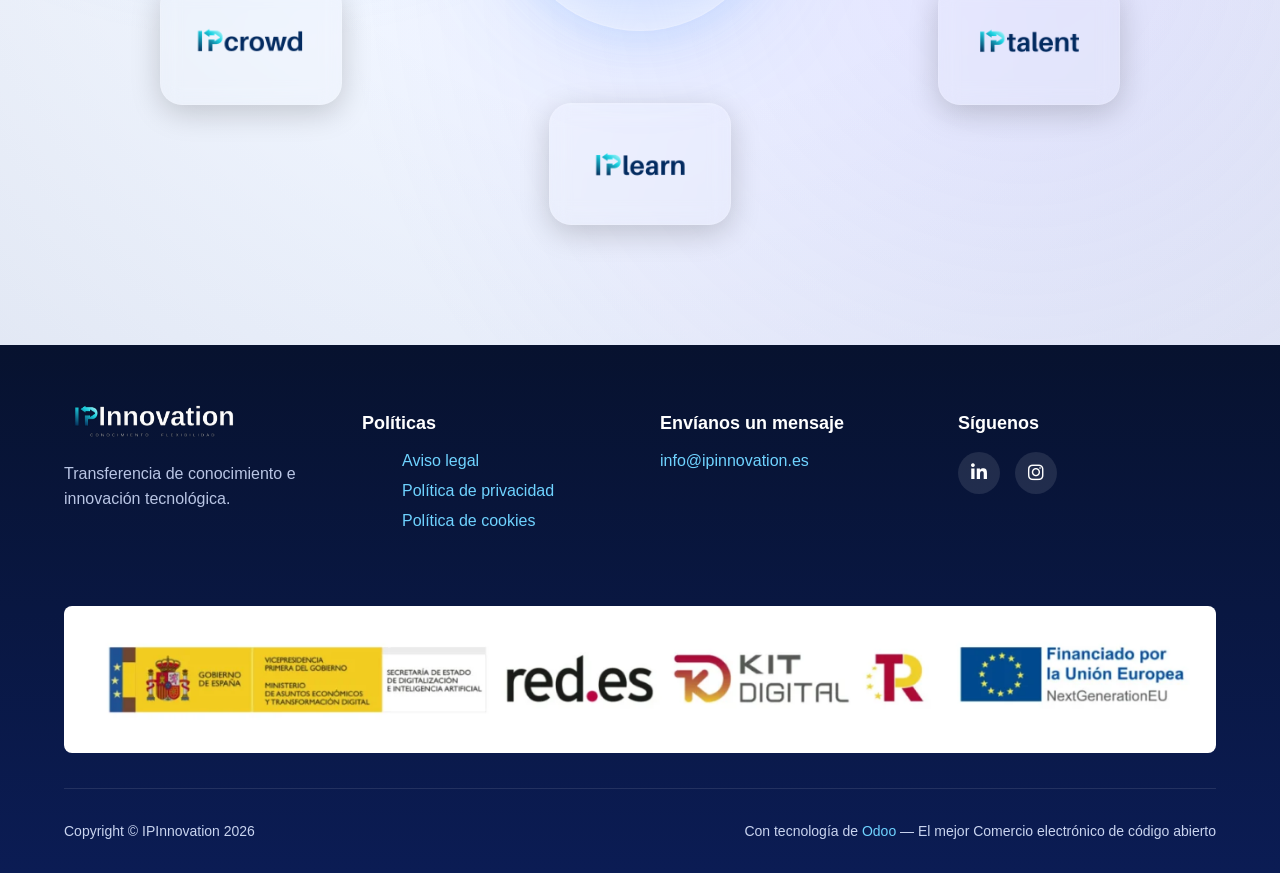
==== commit 1b711b20: "Add files via upload" ====
--- a/index.html
+++ b/index.html
@@ -16,16 +16,17 @@
     <!-- TOP HEADER -->
     <div class="top-header">
 
-        <!-- IZQUIERDA -->
+        
         <div class="top-left">
 
             <a href="#">
                 <img src="img/logo_linkedin.png" alt="IN">
             </a>
 
-        </div>
+        </div> 
 
         <!-- LOGO CENTRO -->
+
         <div class="top-center">
 
             <img src="img/logo_ipi.png"
@@ -34,7 +35,6 @@
 
         </div>
 
-        <!-- DERECHA -->
         <div class="top-right">
 
             <a href="#contacto">
@@ -42,7 +42,23 @@
             </a>
         </div>
 
-    </div>
+    </div> 
+
+  <div class="mobile-header">
+
+        <a href="#" class="mobile-social">
+            <img src="img/linkedin.png" alt="LinkedIn">
+        </a>
+
+        <img src="img/logo1.png" alt="IP Innovation" class="logo">
+
+        <button class="menu-toggle" id="menu-toggle">
+            ☰
+        </button>
+
+    </div>
+
+
     <!-- MENÚ -->
     <nav class="menu">
 
@@ -62,7 +78,8 @@
 
     </nav>
 
-</header>
+</header> 
+
     
    <!--  HERO -->
 
--- a/estilo.css
+++ b/estilo.css
@@ -0,0 +1,1784 @@
+:root {
+    --azul-oscuro: #050a30; /* El fondo profundo */
+    --azul-electrico: #1b33f3; /* El color de los botones */
+    --azul-claro: #4db8ff; /* Para los degradados de texto */
+    --blanco: #ffffff;
+    --azul-suave: #dce9ff;        /* fondos claros */
+    --blanco-azulado: #f5f9ff;   /* secciones claras */
+    --violeta-acento: #7a5cff;   /* contraste premium */
+    --sombra-azul: rgba(77,146,255,0.15);
+
+
+}
+body {
+    margin: 0;
+    font-family: 'Inter', sans-serif;
+    background-color: var(--azul-oscuro);
+    color: var(--blanco);
+    /* Un degradado que va desde un azul eléctrico en el centro a un azul casi negro en las esquinas */
+    background: radial-gradient(circle at center, #0a1970 0%, #050a30 70%, #02051a 100%);
+    background-attachment: fixed; /* Mantiene el fondo quieto mientras haces scroll */
+    min-height: 100vh;
+}
+
+
+/* =========================
+HEADER
+========================= */
+
+header{
+
+    position: fixed;
+    top: 0;
+    width: 100%;
+
+    z-index: 1000;
+
+    background:
+        rgba(5,10,48,0.55);
+
+    backdrop-filter: blur(16px);
+    -webkit-backdrop-filter: blur(16px);
+
+    border-bottom:
+        1px solid rgba(255,255,255,0.08);
+
+    box-shadow:
+        0 8px 25px rgba(0,0,0,0.2);
+
+    transition: all .3s ease;
+}
+
+/* =========================
+TOP HEADER
+========================= */
+
+.top-header{
+
+    max-width: 1400px;
+
+    margin: auto;
+
+    padding: 16px 5%;
+
+    display: grid;
+
+    grid-template-columns:
+        1fr auto 1fr;
+
+    align-items: center;
+}
+
+/* =========================
+LEFT
+========================= */
+
+.top-left{
+
+    display: flex;
+    align-items: center;
+    gap: 18px;
+}
+
+.top-left img{
+
+    height: 34px;
+    width: auto;
+
+    opacity: .85;
+
+    transition: .3s ease;
+}
+
+.top-left img:hover{
+
+    opacity: 1;
+
+    transform:
+        translateY(-2px);
+}
+
+/* =========================
+CENTER LOGO
+========================= */
+
+.top-center{
+    line-height: 0;
+    display: flex;
+    justify-content: center;
+}
+
+.logo{
+    display: block;
+    width: auto;
+    height: 70px;
+
+    object-fit: contain;
+
+    transition: .3s ease;
+}
+
+/* =========================
+RIGHT
+========================= */
+
+.top-right{
+
+    display: flex;
+    justify-content: flex-end;
+}
+
+.top-right a{
+
+    color: rgba(255,255,255,.85);
+
+    text-decoration: none;
+
+    font-size: .95rem;
+
+    transition: .3s ease;
+}
+
+.top-right a:hover{
+
+    color: var(--azul-claro);
+}
+
+/* =========================
+MENU
+========================= */
+
+.menu{
+
+    border-top:
+        1px solid rgba(255,255,255,0.05);
+
+    border-bottom:
+        1px solid rgba(255,255,255,0.05);
+
+    padding:
+        18px 5%;
+}
+
+.menu ul{
+
+    list-style: none;
+
+    display: flex;
+
+    justify-content: center;
+    align-items: center;
+
+    gap: 65px;
+
+    margin: 0;
+    padding: 0;
+}
+
+/* links */
+
+.menu ul li a{
+
+    position: relative;
+
+    color: rgba(255,255,255,.82);
+
+    text-decoration: none;
+
+    font-size: 1rem;
+
+    font-weight: 400;
+
+    letter-spacing: .2px;
+
+    transition: .3s ease;
+}
+
+/* linea hover */
+
+.menu ul li a::after{
+
+    content: "";
+
+    position: absolute;
+
+    left: 0;
+    bottom: -8px;
+
+    width: 0%;
+    height: 2px;
+
+    background:
+        linear-gradient(
+            90deg,
+            #4db8ff,
+            #1b33f3
+        );
+
+    transition: .3s ease;
+}
+
+.menu ul li a:hover{
+
+    color: white;
+}
+
+.menu ul li a:hover::after{
+
+    width: 100%;
+}
+
+/* =========================
+RESPONSIVE
+========================= */
+
+@media(max-width: 992px){
+
+    .menu ul{
+
+        gap: 35px;
+    }
+
+    .logo{
+
+        height: 62px;
+    }
+}
+
+/* =========================
+MOBILE
+========================= */
+
+@media(max-width: 768px){
+
+    .top-header{
+
+        grid-template-columns: 1fr;
+
+        gap: 18px;
+
+        text-align: center;
+    }
+
+    .top-left{
+
+        justify-content: center;
+    }
+
+    .top-right{
+
+        justify-content: center;
+    }
+
+    .logo{
+
+        height: 58px;
+    }
+
+    .menu{
+
+        overflow-x: auto;
+
+        padding:
+            15px 20px;
+    }
+
+    .menu::-webkit-scrollbar{
+
+        display: none;
+    }
+
+    .menu ul{
+
+        width: max-content;
+
+        gap: 28px;
+
+        padding-bottom: 4px;
+    }
+
+    .menu ul li a{
+
+        font-size: .95rem;
+
+        white-space: nowrap;
+    }
+}
+
+/* =========================
+SMALL MOBILE
+========================= */
+
+@media(max-width: 480px){
+
+    .top-left img{
+
+        height: 28px;
+    }
+
+    .logo{
+
+        height: 52px;
+    }
+
+    .menu ul{
+
+        gap: 22px;
+    }
+
+    .menu ul li a{
+
+        font-size: .9rem;
+    }
+}
+
+/* =========================
+HERO SECTION
+========================= */
+
+.hero{
+    min-height: 100vh;
+    max-width: 1400px;
+    margin: 0 auto;
+
+    display: flex;
+    align-items: center;
+    justify-content: space-between;
+    gap: 70px;
+
+    padding: 110px 8% 90px;
+
+    position: relative;
+    z-index: 1;
+    overflow: hidden;
+}
+
+.hero::before{
+
+    content:"";
+
+    position:absolute;
+
+    top:0;
+    left:0;
+
+    width:65%;
+    height:100%;
+
+    background:
+        linear-gradient(
+            90deg,
+            rgba(5,10,48,.95) 0%,
+            rgba(5,10,48,.82) 45%,
+            rgba(5,10,48,0) 100%
+        );
+
+    z-index:0;
+}
+
+
+.hero-content{
+    flex: 1;
+    max-width: 650px;
+    position: relative;
+    z-index: 2;
+    display: flex;
+    flex-direction: column;
+
+    align-items: flex-start;
+
+    gap: 22px;
+}
+
+/* Etiqueta */
+.hero-etiqueta{
+    display: inline-block;
+    margin-bottom: 28px;
+    padding: 10px 20px;
+
+    border-radius: 50px;
+    border: 1px solid rgba(97, 255, 250, 0.566);
+
+    color: #51fff9;
+    background: rgba(77, 184, 255, 0.053);
+
+    font-size: .75rem;
+    font-weight: 700;
+    letter-spacing: 1px;
+    text-transform: uppercase;
+}
+
+/* Título */
+.hero h1{
+    font-size: clamp(2rem, 3.4vw, 3.8rem);
+    line-height: 1;
+    margin: 0 0 28px;
+    color: white;
+    font-weight: 800;
+}
+
+.hero h1 span{
+    display: block;
+    margin-top: 18px;
+
+    font-size: clamp(0.6rem, 1.6vw, 1.6rem);
+    line-height: 1.18;
+
+    background: linear-gradient(90deg,#4db8ff,#1b33f3);
+    -webkit-background-clip: text;
+    background-clip: text;
+    color: transparent;
+}
+
+
+/* Botones */
+.hero-botones{
+    display: flex;
+    gap: 18px;
+    flex-wrap: wrap;
+    margin-bottom: 55px;
+}
+
+.btn-prim,
+.btn-secundario{
+    display: inline-flex;
+    align-items: center;
+    justify-content: center;
+    gap: 10px;
+
+    padding: 16px 32px;
+    border-radius: 50px;
+    font-size: .90rem;
+    font-weight: 600;
+    text-decoration: none;
+
+    transition: .3s ease;
+}
+
+.btn-prim{
+    background: linear-gradient(90deg,#1b33f3,#345cff);
+    color: white;
+    border: none;
+
+    box-shadow: 0 10px 30px rgba(27,51,243,.4);
+}
+
+.btn-secundario{
+    color: white;
+    border: 1px solid rgba(255,255,255,.45);
+    background: rgba(255,255,255,.1);
+}
+
+.btn-prim:hover,
+.btn-secundario:hover{
+    transform: translateY(-4px);
+}
+
+/* Datos inferiores */
+.hero-datos{
+    display: grid;
+    grid-template-columns: repeat(4,1fr);
+    gap: 20px;
+    max-width: 620px;
+}
+
+.hero-dato{
+    text-align: center;
+    padding: 0 14px;
+    border-right: 1px solid rgba(255,255,255,.15);
+}
+
+.hero-dato:last-child{
+    border-right: none;
+}
+
+.hero-dato i{
+    font-size: 22px;
+    color: #51fff9;
+    margin-bottom: 12px;
+}
+
+.hero-dato p{
+    margin: 0;
+    font-size: .78rem;
+    line-height: 1.45;
+    color: white;
+}
+
+/* Imagen derecha */
+.hero-img{
+    flex: 1;
+    min-height: 560px;
+
+    position: relative;
+
+    display: flex;
+    align-items: center;
+    justify-content: center;
+    z-index: 2;
+}
+
+.hero-glow{
+    position: absolute;
+    width: 520px;
+    height: 520px;
+    border-radius: 50%;
+
+    background: radial-gradient(
+        circle,
+        rgba(77,184,255,.4),
+        rgba(27,51,243,.2),
+        transparent 70%
+    );
+
+    filter: blur(35px);
+    animation: heroPulse 5s ease-in-out infinite;
+}
+
+.hero-img img{
+    position: relative;
+    z-index: 2;
+
+    width: min(100%, 300px);
+    height: auto;
+
+    filter: drop-shadow(0 0 45px rgba(77,184,255,.45));
+    transform: translateY(-30px);
+
+    filter:
+        drop-shadow(0 0 18px rgba(77,184,255,.35))
+        drop-shadow(0 0 45px rgba(77,184,255,.25));
+
+    animation: floatIP 5s ease-in-out infinite;
+}     
+
+@keyframes floatIP{
+
+    0%,100%{
+        transform: translateY(-20px);
+    }
+
+    50%{
+        transform: translateY(-30px);
+    }
+}
+
+.hero-platform{
+
+    position:absolute;
+
+    bottom: 70px;
+
+    width: 260px;
+    height: 260px;
+
+    border-radius:50%;
+
+    background:
+        radial-gradient(
+            circle,
+            rgba(77,184,255,.35) 0%,
+            rgba(27,51,243,.12) 40%,
+            transparent 72%
+        );
+
+    filter: blur(4px);
+    transform: translateY(-90px);
+
+    z-index:1;
+}
+
+.hero-platform::before,
+.hero-platform::after{
+
+    content:"";
+    position:absolute;
+
+    left:50%;
+    top:50%;
+
+    transform:translate(-50%,-50%);
+
+    border-radius:50%;
+
+    border:1px dashed rgba(77,184,255,.35);
+
+    box-shadow:
+        0 0 20px rgba(77,184,255,.25);
+
+}
+
+.hero-platform::before{
+
+    width: 370px;
+    height: 400px;
+    animation: rotateRing 18s linear infinite;
+
+    opacity: .25;
+}
+
+.hero-platform::after{
+
+    width: 520px;
+    height: 550px;
+    animation: rotateRing 244s linear infinite;
+
+    opacity: .12;
+}
+
+@keyframes rotateRing{
+
+    from{
+        transform:translate(-50%,-50%) rotate(0deg);
+    }
+
+    to{
+        transform:translate(-50%,-50%) rotate(360deg);
+    }
+}
+
+@keyframes rotateRingReverse{
+
+    from{
+        transform:translate(-50%,-50%) rotate(360deg);
+    }
+
+    to{
+        transform:translate(-50%,-50%) rotate(0deg);
+    }
+}
+
+@keyframes heroPulse{
+    0%,100%{
+        transform: scale(1);
+        opacity: .75;
+    }
+
+    50%{
+        transform: scale(1.08);
+        opacity: 1;
+    }
+}
+
+/* Partículas */
+#particles-js{
+    position: absolute;
+    width: 100%;
+    height: 100%;
+    background-color: transparent;
+    z-index: -1;
+    top: 0;
+    left: 0;
+}
+
+/* =========================
+RESPONSIVE HERO
+========================= */
+
+@media(max-width: 992px){
+
+    .hero{
+        gap: 45px;
+        padding: 190px 6% 80px;
+    }
+
+    .hero-datos{
+        grid-template-columns: repeat(2,1fr);
+    }
+
+    .hero-dato:nth-child(2){
+        border-right: none;
+    }
+}
+
+@media(max-width: 768px){
+
+    .hero{
+        flex-direction: column;
+        text-align: center;
+
+        padding: 190px 7% 70px;
+        gap: 45px;
+
+        min-height: auto;
+    }
+
+    .hero-content{
+        max-width: 100%;
+    }
+
+    .hero h1{
+        font-size: 2.8rem;
+    }
+
+    .hero h1 span{
+        font-size: 1.8rem;
+    }
+
+    .hero p{
+        font-size: 1rem;
+        margin-inline: auto;
+    }
+
+    .hero-botones{
+        justify-content: center;
+        margin-bottom: 45px;
+    }
+
+    .btn-prim,
+    .btn-secundario{
+        width: 100%;
+        max-width: 320px;
+    }
+
+    .hero-datos{
+        grid-template-columns: repeat(2,1fr);
+        gap: 25px;
+    }
+
+    .hero-dato{
+        border-right: none;
+    }
+
+    .hero-img{
+        min-height: auto;
+    }
+
+    .hero-img img{
+        width: 240px;
+    }
+
+    .hero-glow{
+        width: 280px;
+        height: 280px;
+    }
+}
+
+@media(max-width: 480px){
+
+    .hero{
+        padding-top: 175px;
+    }
+
+    .hero-etiqueta{
+        font-size: .72rem;
+        padding: 9px 16px;
+    }
+
+    .hero h1{
+        font-size: 2.35rem;
+    }
+
+    .hero h1 span{
+        font-size: 1.55rem;
+    }
+
+    .hero-datos{
+        grid-template-columns: 1fr 1fr;
+    }
+
+    .hero-dato p{
+        font-size: .8rem;
+    }
+
+    .hero-img img{
+        width: 210px;
+    }
+}
+
+
+
+
+
+
+/* ========================= */
+/* SECCIÓN SERVICIO */
+/* ========================= */
+
+/* Contenedor principal de la sección */
+.contenedor-servicios {
+    max-width: 1200px;
+    margin: 0 auto;
+    padding: 0 40px;
+    position: relative;
+    z-index: 10;
+}
+
+.seccion-servicios {
+    background-color: #ffffff;
+    padding: 120px 0;
+    width: 100%;
+}
+
+/* Fila que organiza las tarjetas */
+.fila-tarjetas {
+    display: flex;
+    justify-content: space-between;
+    justify-content: space-between;
+    gap: 30px;
+    flex-wrap: wrap; /* Para que sea responsivo en móviles */
+}
+
+/* Estilo de cada tarjeta individual */
+.tarjeta-blanca {
+    background-color: #ffffff;
+    border: 1px solid #e0e0e0;
+    border-radius: 20px;
+    padding: 30px 20px;
+    flex: 1;
+    min-width: 220px;
+    text-align: center;
+    box-shadow: 0 10px 30px rgba(0, 0, 0, 0.08);
+    transition: transform 0.3s ease;
+    display: flex;
+    flex-direction: column;
+    align-items: center;
+    justify-content: center;
+}
+
+/* Efecto al pasar el mouse */
+.tarjeta-blanca:hover {
+    transform: translateY(-10px);
+}
+
+/* Contenedor de los iconos */
+.icono-contenedor {
+    margin-bottom: 15px;
+}
+
+
+/* Texto dentro de las tarjetas */
+.tarjeta-blanca p {
+    font-size: 14px;
+    line-height: 1.5;
+    color: #444;
+    margin: 0;
+    font-family: 'Segoe UI', Tahoma, Geneva, Verdana, sans-serif;
+}
+
+/* Estilo para los iconos de la librería */
+.icono-contenedor i {
+    font-size: 32px;
+    color: #4da6ff; /* Color azul claro del diseño */
+    margin-bottom: 15px;
+}
+
+.tarjeta-blanca p {
+    font-size: 13px;
+    color: #333;
+    margin: 0;
+    line-height: 1.4;
+}
+
+/* Ajustes para pantallas pequeñas */
+@media (max-width: 768px) {
+    .contenedor-servicios-rapidos {
+        margin-top: 20px; /* En móvil es mejor que no floten tanto */
+    }
+    
+    .tarjeta-blanca {
+        min-width: 100%; /* Una tarjeta por fila en móviles */
+    }
+}
+
+/* ========================= */
+/* SECCIÓN NOSOTROS */
+/* ========================= */
+
+.seccion-nosotros{
+    padding: 120px 8%;
+     background:
+    linear-gradient(
+        rgba(5,10,48,0.75),
+        rgba(5,10,48,0.75)
+    ),
+    url('img/img_seccion_nosotros.jpg');
+
+    background-size: cover;
+    background-position: center;
+
+    position: relative;
+}
+
+
+.contenedor-nosotros{
+    display: grid;
+    grid-template-columns: repeat(2,1fr);
+    gap: 70px;
+    align-items: center;
+}
+
+.etiqueta-seccion{
+    color: var(--azul-claro);
+    font-weight: 600;
+    letter-spacing: 1px;
+    text-transform: uppercase;
+}
+
+.texto-nosotros h2{
+    font-size: 58px;
+    line-height: 1.1;
+    margin: 20px 0;
+}
+
+.texto-nosotros h2 span{
+    color: var(--azul-claro);
+}
+
+.texto-nosotros p{
+    color: rgba(255,255,255,0.8);
+    line-height: 1.9;
+    font-size: 17px;
+}
+
+.imagen-nosotros img{
+    width: 100%;
+    border-radius: 30px;
+    box-shadow: 0 20px 60px rgba(0,0,0,0.4);
+}
+
+
+/* BOTÓN */
+
+.boton-principal{
+    display: inline-block;
+    margin-top: 30px;
+    padding: 15px 35px;
+    border-radius: 40px;
+
+    background: linear-gradient(
+        90deg,
+        var(--azul-electrico),
+        var(--azul-claro)
+    );
+
+    color: var(--blanco);
+    text-decoration: none;
+    font-weight: 600;
+
+    transition: 0.3s ease;
+}
+
+.boton-principal:hover{
+    transform: translateY(-5px);
+
+    box-shadow:
+    0 10px 30px rgba(77,184,255,0.3);
+}
+
+/* =========================
+SECTION: Ecosistema 
+========================= */
+
+.ecosistema-conecta{
+    position: relative;
+    padding: 120px 20px;
+    overflow: hidden;
+    z-index: 2;
+}
+
+
+
+/* Fondo tipo red */
+
+
+.ecosistema-overlay {
+
+    position: absolute;
+    inset: 0;
+
+    background:
+
+
+        /* Luz azul principal */
+        radial-gradient(
+            circle at 20% 30%,
+            rgba(77,146,255,0.20),
+            transparent 45%
+        ),
+
+        /* Toque violeta suave */
+        radial-gradient(
+            circle at 80% 70%,
+            rgba(122,92,255,0.12),
+            transparent 50%
+        ),
+
+
+        /* Base CLARA (la clave del cambio) */
+        linear-gradient(
+            180deg,
+            #f8fbff 0%,
+            #eef4ff 100%
+        ),
+
+        /* Red de fondo (muy sutil) */
+        url("img/img...");
+
+
+    background-size: cover;
+    background-position: center;
+
+    opacity: 1;
+    z-index: 1;
+}
+
+.ecosistema-overlay::after{
+    content: "";
+    position: absolute;
+    inset: 0;
+
+    background: radial-gradient(
+        circle at center,
+        transparent 45%,
+        rgba(5, 10, 48, 0.05) 100%
+    );
+
+    pointer-events: none;
+    z-index: 1;
+}
+
+.ecosistema-container{
+    position: relative;
+    z-index: 3;
+    max-width: 1200px;
+    margin: auto;
+}
+
+/* TEXTO */
+
+.ecosistema-info{
+    max-width: 650px;
+    margin-bottom: 70px;
+    
+}
+
+.ecosistema-info h2{
+    font-size: clamp(2rem, 4vw, 3.5rem);
+    line-height: 1.1;
+    margin-bottom: 25px;
+    font-weight: 800;
+    color: var(--azul-oscuro);
+}
+
+.ecosistema-info h2 span{
+    display: block;
+    color: var(--azul-electrico);
+}
+
+.ecosistema-info p{
+    font-size: 1.05rem;
+    line-height: 1.8;
+    max-width: 600px;
+    color: rgba(4, 11, 75, 0.88);
+}
+
+/* GRID ECOSISTEMA */
+
+.ecosistema-grid{
+    position: relative;
+    width: 100%;
+    min-height: 650px;
+}
+
+
+/* Logo central */
+.ecosistema-center{
+    position: absolute;
+    top: 50%;
+    left: 50%;
+    transform: translate(-50%, -50%);
+    width: 260px;
+    height: 260px;
+    border-radius: 50%;
+
+    display: flex;
+    align-items: center;
+    justify-content: center;
+
+
+    background: radial-gradient(
+        circle,
+        rgba(27,51,243,0.25) 0%,
+        rgba(77,146,255,0.18) 40%,
+        rgba(255,255,255,0.6) 100%
+    );
+
+    backdrop-filter: blur(12px);
+    border: 1px solid rgba(255,255,255,0.12);
+
+    box-shadow:
+        0 0 45px rgba(77,146,255,0.22),
+        0 0 120px rgba(77,146,255,0.15);
+
+    animation: pulse 4s ease-in-out infinite;
+}
+
+.ecosistema-center img{
+    width: 220px;
+    object-fit: contain;
+}
+
+/* Cards */
+.ecosistema-card{
+    position: absolute;
+
+    width: 180px;
+    height: 120px;
+
+    display: flex;
+    align-items: center;
+    justify-content: center;
+
+    border-radius: 22px;
+
+    background: rgba(255,255,255,0.08);
+
+    backdrop-filter: blur(10px);
+    -webkit-backdrop-filter: blur(10px);
+
+    border: 1px solid rgba(255,255,255,0.12);
+
+    box-shadow:
+        0 8px 30px rgba(0,0,0,.18),
+        inset 0 1px 1px rgba(255,255,255,.08);
+
+    transition: all .35s ease;
+}
+
+.ecosistema-card:hover{
+    transform: translateY(-8px) scale(1.03);
+    box-shadow:
+        0 15px 40px rgba(0,0,0,.28),
+        0 0 25px rgba(77,146,255,.25);
+}
+
+.ecosistema-card img{
+    width: 75%;
+    object-fit: contain;
+}
+
+/* Posiciones */
+.card-top-left{
+    top: 20px;
+    left: 12%;
+}
+
+.card-top-right{
+    top: 20px;
+    right: 12%;
+}
+
+.card-bottom-left{
+    bottom: 120px;
+    left: 10%;
+}
+
+.card-bottom-right{
+    bottom: 120px;
+    right: 10%;
+}
+
+.card-bottom-center{
+    bottom: 0;
+    left: 50%;
+    transform: translateX(-50%);
+}
+
+.ecosistema-lines{
+    position: absolute;
+    inset: 0;
+
+    background: url("conexion/conexion.xml") center/contain no-repeat;
+
+    opacity: .3;
+
+    pointer-events: none;
+    z-index: 10;
+}
+
+/* =========================
+ANIMACIONES
+========================= */
+
+@keyframes pulse{
+    0%{
+        transform: translate(-50%, -50%) scale(1);
+    }
+
+    50%{
+        transform: translate(-50%, -50%) scale(1.03);
+    }
+
+    100%{
+        transform: translate(-50%, -50%) scale(1);
+    }
+}
+
+/* =========================
+RESPONSIVE
+========================= */
+
+@media(max-width: 992px){
+
+    .ecosistema-grid{
+        min-height: 850px;
+    }
+
+    .ecosistema-center{
+        width: 220px;
+        height: 220px;
+    }
+
+    .ecosistema-card{
+        width: 160px;
+        height: 110px;
+    }
+
+    .card-top-left{
+        left: 0;
+    }
+
+    .card-top-right{
+        right: 0;
+    }
+
+    .card-bottom-left{
+        left: 0;
+    }
+
+    .card-bottom-right{
+        right: 0;
+    }
+}
+
+@media(max-width: 768px){
+
+    .ecosistema-conecta{
+        padding: 90px 20px;
+    }
+
+    .ecosistema-info{
+        text-align: center;
+        margin-inline: auto;
+    }
+
+    .ecosistema-grid{
+        display: flex;
+        flex-direction: column;
+        align-items: center;
+        gap: 25px;
+        min-height: auto;
+    }
+
+    .ecosistema-center,
+    .ecosistema-card{
+        position: relative;
+        top: auto;
+        right: auto;
+        left: auto;
+        bottom: auto;
+        transform: none;
+    }
+
+    .ecosistema-center{
+        order: -1;
+        margin-bottom: 15px;
+    }
+
+    .card-bottom-center{
+        transform: none;
+    }
+}
+
+ /* FOOTER */
+
+
+    footer{
+      background: linear-gradient(180deg,#07122f,#0b1c54);
+      color:white;
+      padding-top:50px;
+    }
+
+    .footer-container{
+      width:90%;
+      max-width:1200px;
+      margin:auto;
+    }
+
+    .logo-ipinnovation {
+        width: 180px;
+        height: auto;
+    }
+
+    /* TOP */
+    .footer-top{
+      display:flex;
+      justify-content:space-between;
+      gap:40px;
+      flex-wrap:wrap;
+      padding-bottom:40px;
+    }
+
+    .footer-brand{
+      flex:1;
+      min-width:250px;
+    }
+
+    .footer-brand h2{
+      font-size:42px;
+      margin-bottom:10px;
+      font-weight:700;
+    }
+
+    .footer-brand span{
+      color:#4cc3ff;
+    }
+
+    .footer-brand p{
+      color:#b9c5e4;
+      margin-top:8px;
+      line-height:1.6;
+    }
+
+    /* LINKS */
+    .footer-links{
+      flex:1;
+      min-width:220px;
+    }
+
+    .footer-links h3,
+    .footer-contact h3,
+    .footer-social h3{
+      font-size:18px;
+      margin-bottom:18px;
+    }
+
+    .footer-links ul{
+      list-style:none;
+    }
+
+    .footer-links ul li{
+      margin-bottom:12px;
+    }
+
+    .footer-links ul li a{
+      text-decoration:none;
+      color:#6fd3ff;
+      transition:0.3s;
+    }
+
+    .footer-links ul li a:hover{
+      color:white;
+    }
+
+    /* CONTACTO */
+    .footer-contact{
+      flex:1;
+      min-width:220px;
+    }
+
+    .footer-contact a{
+      color:#6fd3ff;
+      text-decoration:none;
+      font-size:16px;
+    }
+
+    /* REDES */
+    .footer-social{
+      flex:1;
+      min-width:150px;
+    }
+
+    .social-icons{
+      display:flex;
+      gap:15px;
+      margin-top:10px;
+    }
+
+    .social-icons a{
+      width:42px;
+      height:42px;
+      border-radius:50%;
+      background:rgba(255,255,255,0.1);
+      display:flex;
+      align-items:center;
+      justify-content:center;
+      color:white;
+      text-decoration:none;
+      transition:0.3s;
+      font-size:18px;
+    }
+
+    .social-icons a:hover{
+      background:#00bfff;
+      transform:translateY(-3px);
+    }
+
+    /* BANNER */
+    .footer-banner{
+      background:white;
+      border-radius:8px;
+      padding:20px;
+      margin:20px 0 35px;
+      display:flex;
+      justify-content:center;
+      align-items:center;
+      text-align:center;
+    }
+
+    .footer-banner img{
+      max-width:100%;
+      height:auto;
+    }
+
+    /* BOTTOM */
+    .footer-bottom{
+      border-top:1px solid rgba(255,255,255,0.1);
+      padding:20px 0;
+      display:flex;
+      justify-content:space-between;
+      align-items:center;
+      flex-wrap:wrap;
+      gap:15px;
+      font-size:14px;
+      color:#c9d4ef;
+    }
+
+    .footer-bottom a{
+      color:#6fd3ff;
+      text-decoration:none;
+    }
+
+    @media(max-width:768px){
+
+      .footer-top{
+        flex-direction:column;
+      }
+
+      .footer-bottom{
+        flex-direction:column;
+        text-align:center;
+      }
+
+      .footer-brand h2{
+        font-size:34px;
+      }
+    }
+
+    /* ========================= */
+/* RESPONSIVE GENERAL */
+/* ========================= */
+
+@media (max-width: 1024px) {
+
+  .menu {
+    padding: 10px 6%;
+  }
+
+  .menu ul {
+    gap: 35px;
+  }
+
+  .logo {
+    height: 85px;
+    margin-right: 30px;
+  }
+
+  .hero {
+    padding: 130px 6% 70px;
+    gap: 40px;
+  }
+
+  .hero h1 {
+    font-size: 3rem;
+  }
+
+  .hero-img img {
+    max-width: 330px;
+  }
+
+  .contenedor-nosotros {
+    gap: 40px;
+  }
+
+  .texto-nosotros h2 {
+    font-size: 46px;
+  }
+}
+
+
+/* ========================= */
+/* TABLET Y MÓVIL */
+/* ========================= */
+
+@media (max-width: 768px) {
+
+  body {
+    background-attachment: scroll;
+  }
+
+  header {
+    position: fixed;
+  }
+
+  .menu {
+    flex-direction: column;
+    padding: 12px 5%;
+    gap: 10px;
+  }
+
+  .logo {
+    height: 70px;
+    margin-right: 0;
+  }
+
+  .menu ul {
+    width: 100%;
+    justify-content: center;
+    flex-wrap: wrap;
+    gap: 18px;
+  }
+
+  .menu ul li a {
+    font-size: 0.95rem;
+  }
+
+  .hero {
+    flex-direction: column;
+    text-align: center;
+    padding: 170px 6% 70px;
+    min-height: auto;
+  }
+
+  .hero-content {
+    max-width: 100%;
+  }
+
+  .hero h1 {
+    font-size: 2.4rem;
+  }
+
+  .hero p {
+    font-size: 1rem;
+  }
+
+  .hero-img {
+    height: auto;
+    justify-content: center;
+    max-width: 100%;
+  }
+
+  .hero-img img {
+    max-width: 260px;
+    width: 80%;
+  }
+
+  .hero-img::before {
+    width: 260px;
+    height: 260px;
+    top: 10%;
+    right: auto;
+  }
+
+  .seccion-servicios {
+    padding: 80px 0;
+  }
+
+  .contenedor-servicios {
+    padding: 0 25px;
+  }
+
+  .fila-tarjetas {
+    flex-direction: column;
+    gap: 25px;
+  }
+
+  .tarjeta-blanca {
+    width: 100%;
+    min-width: unset;
+  }
+
+  .seccion-nosotros {
+    padding: 90px 6%;
+  }
+
+  .contenedor-nosotros {
+    grid-template-columns: 1fr;
+    gap: 40px;
+    text-align: center;
+  }
+
+  .texto-nosotros h2 {
+    font-size: 2.4rem;
+  }
+
+  .texto-nosotros p {
+    font-size: 1rem;
+  }
+
+  .imagen-nosotros img {
+    border-radius: 20px;
+  }
+
+  .ecosistema-conecta {
+    padding: 80px 20px;
+  }
+
+  .ecosistema-info {
+    text-align: center;
+    margin: 0 auto 50px;
+  }
+
+  .ecosistema-info h2 {
+    font-size: 2.2rem;
+  }
+
+  .ecosistema-grid {
+    display: flex;
+    flex-direction: column;
+    align-items: center;
+    gap: 24px;
+    min-height: auto;
+  }
+
+  .ecosistema-center,
+  .ecosistema-card {
+    position: relative;
+    top: auto;
+    right: auto;
+    bottom: auto;
+    left: auto;
+    transform: none;
+  }
+
+  .ecosistema-center {
+    width: 210px;
+    height: 210px;
+    order: -1;
+  }
+
+  .ecosistema-center img {
+    width: 180px;
+  }
+
+  .ecosistema-card {
+    width: 100%;
+    max-width: 300px;
+    height: 120px;
+  }
+
+  .card-bottom-center {
+    transform: none;
+  }
+
+  .ecosistema-lines {
+    display: none;
+  }
+
+  footer {
+    padding-top: 45px;
+  }
+
+  .footer-top {
+    flex-direction: column;
+    text-align: center;
+    gap: 30px;
+  }
+
+  .footer-brand,
+  .footer-links,
+  .footer-contact,
+  .footer-social {
+    min-width: 100%;
+  }
+
+  .logo-ipinnovation {
+    width: 160px;
+    margin: 0 auto;
+    display: block;
+  }
+
+  .social-icons {
+    justify-content: center;
+  }
+
+  .footer-banner {
+    padding: 12px;
+    margin: 10px 0 30px;
+  }
+
+  .footer-bottom {
+    flex-direction: column;
+    text-align: center;
+    font-size: 13px;
+  }
+}
+
+
+/* ========================= */
+/* MÓVILES PEQUEÑOS */
+/* ========================= */
+
+@media (max-width: 480px) {
+
+  .menu ul {
+    gap: 12px;
+  }
+
+  .menu ul li a {
+    font-size: 0.85rem;
+  }
+
+  .logo {
+    height: 58px;
+  }
+
+  .hero {
+    padding-top: 150px;
+  }
+
+  .hero h1 {
+    font-size: 2rem;
+  }
+
+  .hero p {
+    font-size: 0.95rem;
+  }
+
+  .btn-prim,
+  .boton-principal {
+    width: 100%;
+    text-align: center;
+    padding: 14px 20px;
+  }
+
+  .hero-img img {
+    max-width: 220px;
+  }
+
+  .texto-nosotros h2 {
+    font-size: 2rem;
+  }
+
+  .ecosistema-info h2 {
+    font-size: 2rem;
+  }
+
+  .ecosistema-center {
+    width: 180px;
+    height: 180px;
+  }
+
+  .ecosistema-center img {
+    width: 150px;
+  }
+
+  .footer-container {
+    width: 92%;
+  }
+
+  .footer-banner img {
+    max-width: 100%;
+  }
+}
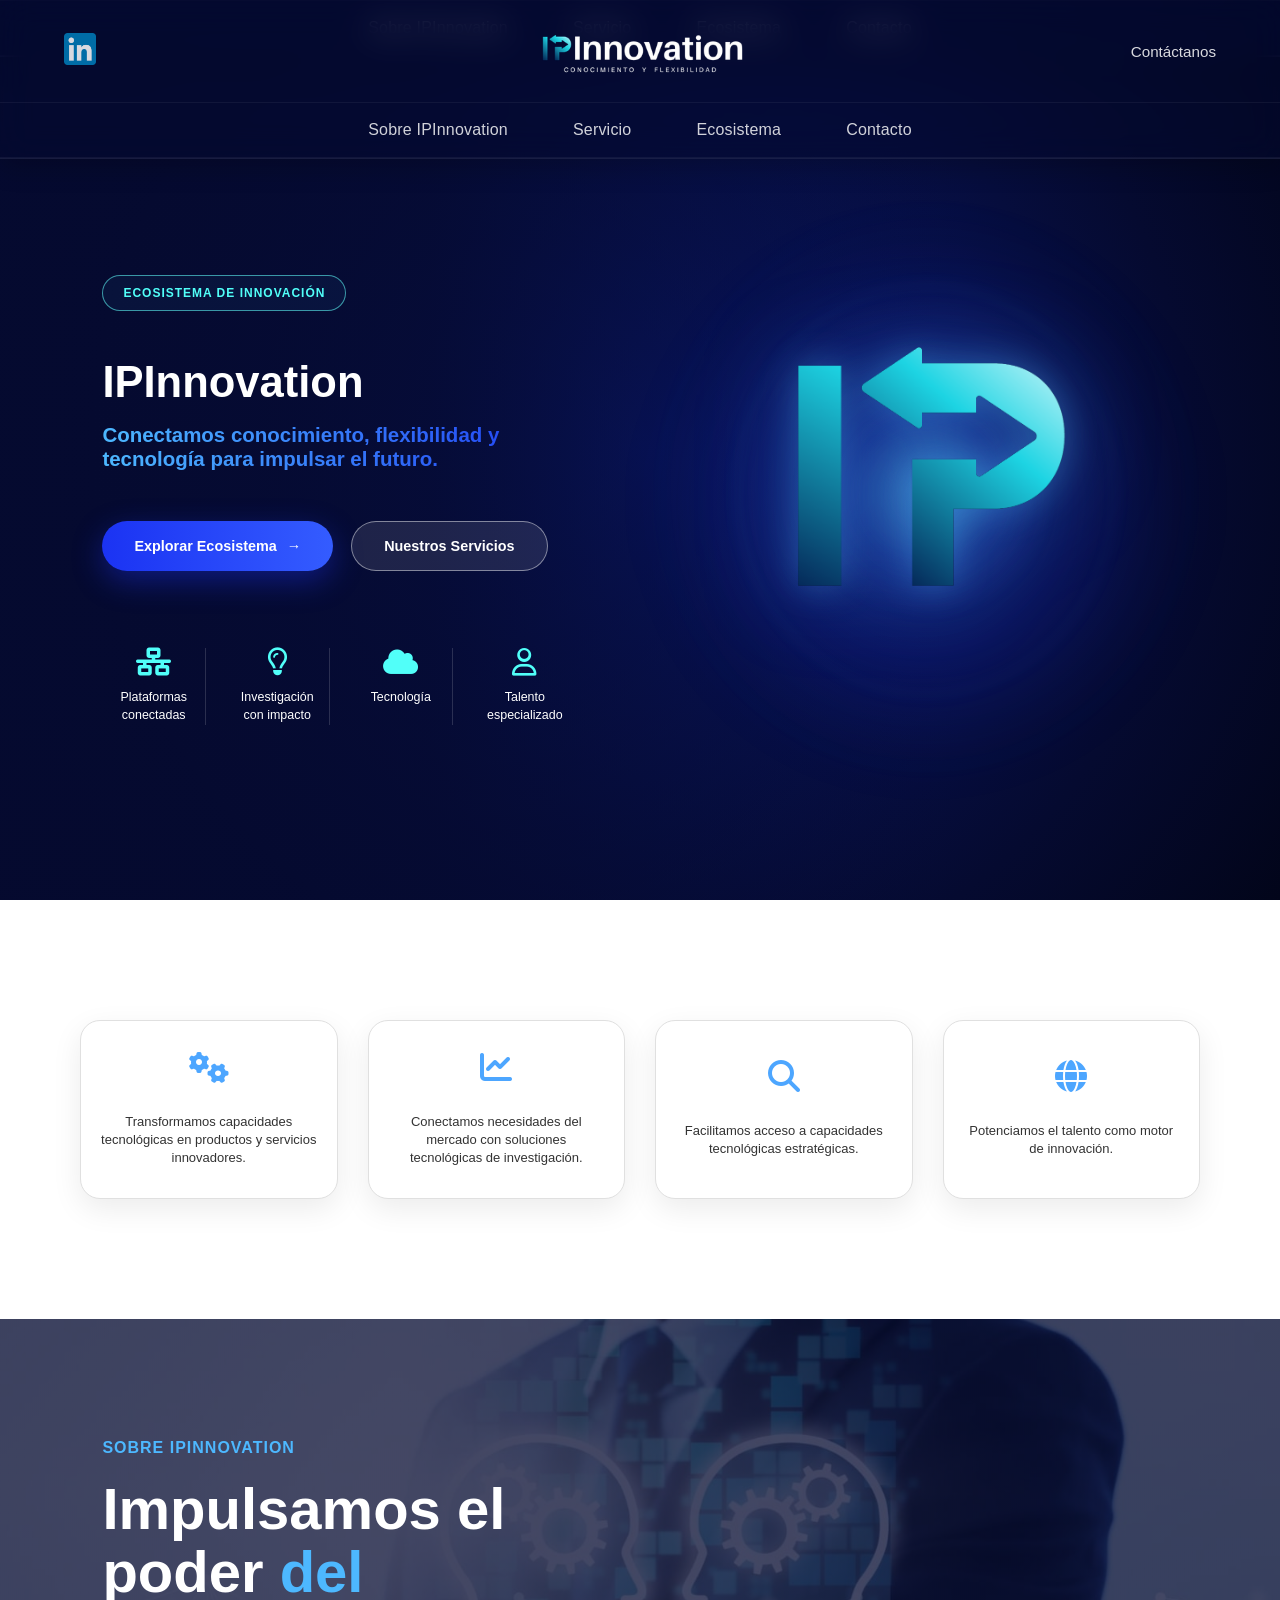
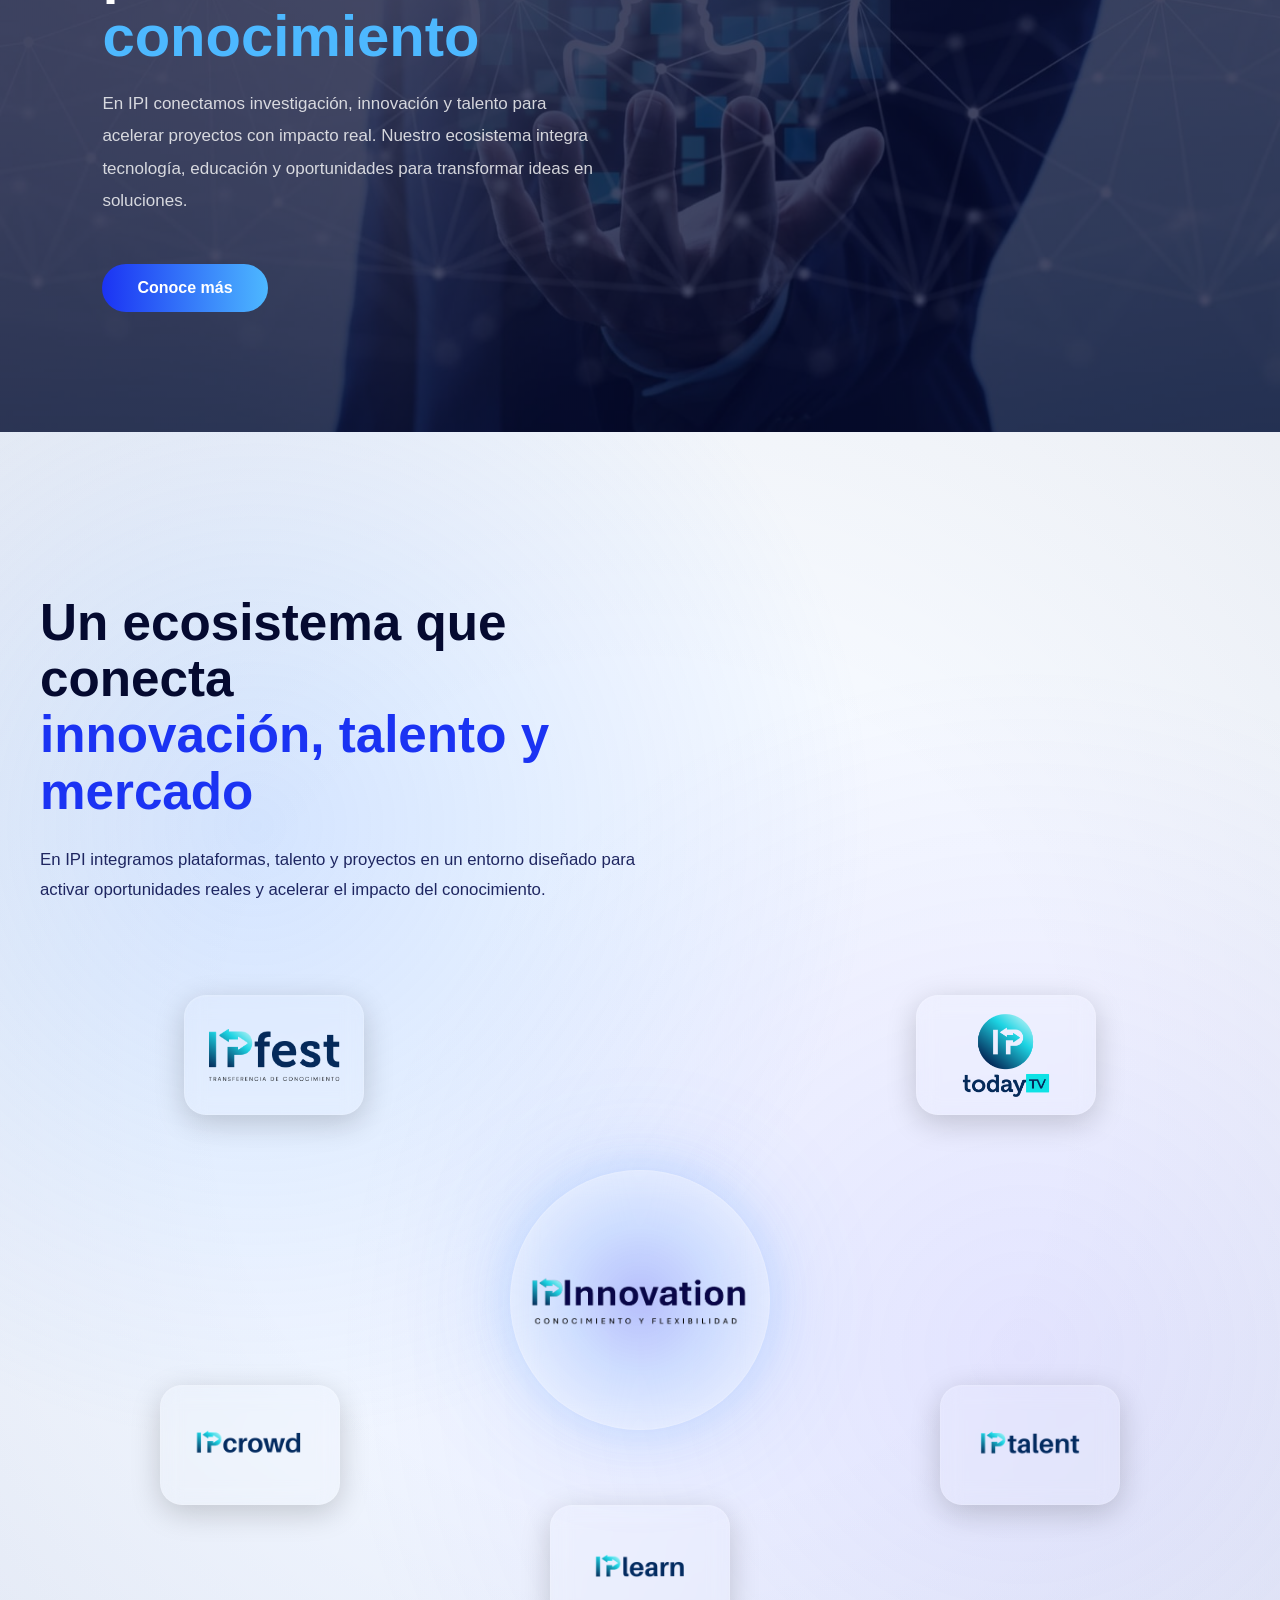
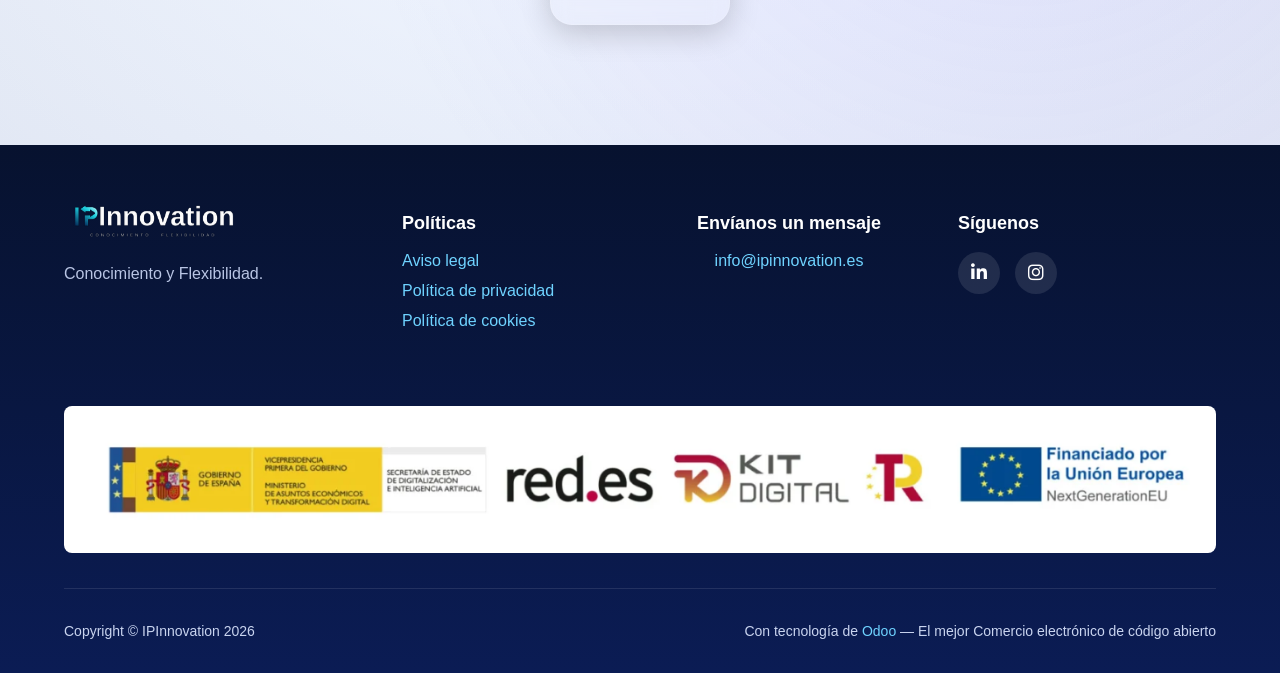
==== commit ebb0efe1: "Add files via upload" ====
--- a/index.html
+++ b/index.html
@@ -11,7 +11,44 @@
     </head>
 <body>
 
-    <header>
+<header>
+
+    <div class="mobile-header">
+
+        <a href="#" class="mobile-social">
+            <img src="img/logo_linkedin1.jpg" alt="LinkedIn">
+        </a>
+
+        <img src="img/logo1.png" alt="IP Innovation" class="logo">
+
+        <button class="menu-toggle" id="menu-toggle">
+            ☰
+        </button>
+
+    </div>
+
+    <nav class="menu" id="menu">
+
+        <ul>
+            <li><a href="sobre_nosotros.html">Sobre IPInnovation</a></li>
+            <li><a href="#">Servicio</a></li>
+            <li class="dropdown">
+               <a href="#">Ecosistema</a>
+                     <ul class="submenu">
+                         <li> <a href="ipfest.html">IPFest</a> </li>
+                         <li> <a href="iptoday.html">IPToday</a> </li>
+                         <li> <a href="ipcrowd.html">IPCrowd</a> </li>
+                         <li> <a href="iplearn.html">IPLearn</a> </li>
+                     </ul>
+            </li>
+            <li><a href="#">Contacto</a></li>
+        </ul>
+    </nav>
+
+</header>
+
+
+<header>
 
     <!-- TOP HEADER -->
     <div class="top-header">
@@ -44,38 +81,24 @@
 
     </div> 
 
-  <div class="mobile-header">
-
-        <a href="#" class="mobile-social">
-            <img src="img/linkedin.png" alt="LinkedIn">
-        </a>
-
-        <img src="img/logo1.png" alt="IP Innovation" class="logo">
-
-        <button class="menu-toggle" id="menu-toggle">
-            ☰
-        </button>
-
-    </div>
-
 
     <!-- MENÚ -->
-    <nav class="menu">
+    <nav class="menu" id="menu">
 
         <ul>
-
-            <li> <a href="#"> Sobre IPInnovation</a></li>
-
-            <li><a href="#"> Servicio </a></li>
-
-            <li><a href="#"> Ecosistema </a> </li>
-
-            <li><a href="#"> Plataformas</a> </li>
-
-            <li> <a href="#"> Contacto</a></li>
-
+            <li><a href="sobre_nosotros.html">Sobre IPInnovation</a></li>
+            <li><a href="#">Servicio</a></li>
+            <li class="dropdown">
+               <a href="#">Ecosistema</a>
+                     <ul class="submenu">
+                         <li> <a href="ipfest.html">IPFest</a> </li>
+                         <li> <a href="iptoday.html">IPToday</a> </li>
+                         <li> <a href="ipcrowd.html">IPCrowd</a> </li>
+                         <li> <a href="iplearn.html">IPLearn</a> </li>
+                     </ul>
+            </li>
+            <li><a href="#">Contacto</a></li>
         </ul>
-
     </nav>
 
 </header> 
@@ -296,7 +319,7 @@
         <div class="footer-brand">
           <img src="img/logo1.png" alt="IPInnovation logo" class="logo-ipinnovation">
           <p>
-            Transferencia de conocimiento e innovación tecnológica.
+            Conocimiento y Flexibilidad.
           </p>
         </div>
 
@@ -356,15 +379,12 @@
     </div>
   </footer>
 
-</body>
-</html>
-
-
     <div id="particles-js"></div>
 
     <script src="https://cdn.jsdelivr.net/npm/particles.js@2.0.0/particles.min.js"></script>
 
     <script src="js/particles-config.js"></script>
+    <script src="js/mune-hamburguesa.js"></script>
 
 </body>
 </html>
--- a/estilo.css
+++ b/estilo.css
@@ -82,12 +82,13 @@
 
 .top-left img{
 
-    height: 34px;
+    height: 32px;
     width: auto;
 
     opacity: .85;
 
     transition: .3s ease;
+    object-fit: contain;
 }
 
 .top-left img:hover{
@@ -229,6 +230,75 @@
 }
 
 /* =========================
+SUBMENU ECOSISTEMA
+========================= */
+
+.dropdown{
+    position:relative;
+}
+
+.submenu{
+    position:absolute;
+
+    top:38px;
+    left:0;
+
+    min-width:210px;
+
+    padding:14px 0;
+
+    background:rgba(5,10,48,.96);
+
+    border:1px solid rgba(77,184,255,.18);
+
+    border-radius:18px;
+
+    backdrop-filter:blur(18px);
+
+    display:flex;
+    flex-direction:column;
+
+    gap:0 !important;
+
+    opacity:0;
+    visibility:hidden;
+
+    transform:translateY(12px);
+
+    transition:.3s ease;
+
+    z-index:999;
+}
+
+/* ITEMS */
+
+.submenu li{
+    width:100%;
+}
+
+.submenu li a{
+    display:block;
+    padding:12px 22px;
+    font-size:.95rem;
+    white-space:nowrap;
+}
+
+/* HOVER */
+
+.submenu li a:hover{
+    background:rgba(77,184,255,.08);
+}
+
+/* DESPLEGAR */
+
+.dropdown:hover .submenu{
+    opacity:1;
+    visibility:visible;
+    transform:translateY(0);
+}
+
+
+/* =========================
 RESPONSIVE
 ========================= */
 
@@ -263,7 +333,16 @@
     .top-left{
 
         justify-content: center;
-    }
+        display: flex;
+        align-items: center;
+    }
+
+    .top-left img{
+        width: 12px;
+        height: 12px;
+    }
+
+    
 
     .top-right{
 
@@ -332,13 +411,146 @@
     }
 }
 
+
+
+/* =========================
+HEADER MOBILE HAMBURGUESA
+========================= */
+
+.mobile-header{
+    display:none;
+}
+
+@media(max-width:768px){
+
+    header{
+        background:rgba(5,10,48,.88);
+        backdrop-filter:blur(14px);
+        -webkit-backdrop-filter:blur(14px);
+    }
+
+    .top-header{
+        display:none;
+    }
+
+    .mobile-header{
+        display:flex;
+        align-items:center;
+        justify-content:space-between;
+
+        padding:12px 22px;
+    }
+
+    .mobile-social img{
+        width:30px;
+        height:auto;
+    }
+
+    .mobile-header .logo{
+        height:52px;
+        margin:0;
+    }
+
+    .menu-toggle{
+        background:none;
+        border:none;
+        color:white;
+        font-size:32px;
+        cursor:pointer;
+        line-height:1;
+    }
+
+    .menu{
+        display:none;
+        padding:0;
+        border-top:1px solid rgba(255,255,255,.08);
+    }
+
+    .menu.active{
+        display:block;
+    }
+
+    .menu ul{
+        width:100%;
+        display:flex;
+        flex-direction:column;
+        align-items:center;
+
+        gap:0;
+        padding:18px 0;
+    }
+
+    .menu ul li{
+        width:100%;
+        text-align:center;
+    }
+
+    .menu ul li a{
+        display:block;
+        padding:14px 0;
+
+        font-size:1rem;
+        color:white;
+        text-decoration:none;
+    }
+
+    .menu ul li a:hover{
+        color:#47e5ff;
+    }
+
+    .hero{
+        padding-top:120px;
+    }
+
+    .hero h1{
+        font-size:2.1rem;
+    }
+
+    .hero h1 span{
+        font-size:1.45rem;
+        line-height:1.25;
+    }
+
+    .hero-etiqueta{
+        font-size: .4rem;
+        padding:8px 14px;
+        display:inline-flex;
+        justify-content: center;
+        align-self: center;
+        margin-left: auto;
+        margin-right: auto;
+    }
+
+    .hero-botones{
+        flex-direction:column;
+        width:100%;
+        align-items:center;
+    }
+
+    .btn-prim,
+    .btn-secundario{
+        width:100%;
+        max-width:320px;
+        font-size:.9rem;
+        padding:14px 24px;
+    }
+
+
+    .hero-img img{
+        width:190px;
+    }
+}
+
+
+
+
 /* =========================
 HERO SECTION
 ========================= */
 
 .hero{
     min-height: 100vh;
-    max-width: 1400px;
+    max-width: none;
     margin: 0 auto;
 
     display: flex;
@@ -346,13 +558,26 @@
     justify-content: space-between;
     gap: 70px;
 
-    padding: 110px 8% 90px;
+    padding: 190px 8% 90px;
 
     position: relative;
     z-index: 1;
     overflow: hidden;
 }
 
+.hero-content{
+    flex: 1;
+    max-width: 650px;
+    position: relative;
+    z-index: 2;
+    display: flex;
+    flex-direction: column;
+
+    align-items: flex-start;
+
+    gap: 22px;
+}
+
 .hero::before{
 
     content:"";
@@ -362,7 +587,7 @@
     top:0;
     left:0;
 
-    width:65%;
+    width:75%;
     height:100%;
 
     background:
@@ -377,18 +602,6 @@
 }
 
 
-.hero-content{
-    flex: 1;
-    max-width: 650px;
-    position: relative;
-    z-index: 2;
-    display: flex;
-    flex-direction: column;
-
-    align-items: flex-start;
-
-    gap: 22px;
-}
 
 /* Etiqueta */
 .hero-etiqueta{
@@ -493,7 +706,7 @@
 }
 
 .hero-dato i{
-    font-size: 22px;
+    font-size: 28px;
     color: #51fff9;
     margin-bottom: 12px;
 }
@@ -722,7 +935,7 @@
 
     .hero-botones{
         justify-content: center;
-        margin-bottom: 45px;
+        margin-bottom: 0px;
     }
 
     .btn-prim,
@@ -731,14 +944,39 @@
         max-width: 320px;
     }
 
-    .hero-datos{
-        grid-template-columns: repeat(2,1fr);
-        gap: 25px;
-    }
-
-    .hero-dato{
-        border-right: none;
-    }
+
+.hero-datos{
+    display:grid;
+    grid-template-columns:repeat (4,1fr);
+    gap:18px;
+    width:100%;
+    max-width:100%;
+    margin-top:10px;
+  }
+
+.hero-dato{
+    display: flex;
+    flex-direction: column;
+    min-width:0;
+    width: 100%;
+    padding:0 2px;
+    border-right:none;
+    text-align: center;
+    align-items: center;
+    overflow: hidden;
+  }
+
+.hero-dato i{
+    font-size:1.2rem;
+    margin-bottom:8px;
+  }
+
+.hero-datos .hero-dato p{
+    font-size: 0.80rem;
+    line-height:1.25;
+
+    max-width: 70px;
+  }
 
     .hero-img{
         min-height: auto;
@@ -777,9 +1015,6 @@
         grid-template-columns: 1fr 1fr;
     }
 
-    .hero-dato p{
-        font-size: .8rem;
-    }
 
     .hero-img img{
         width: 210px;
@@ -1304,6 +1539,8 @@
       width:90%;
       max-width:1200px;
       margin:auto;
+      justify-content: space-between;
+      align-items: flex-start;
     }
 
     .logo-ipinnovation {
@@ -1345,21 +1582,37 @@
     .footer-links{
       flex:1;
       min-width:220px;
-    }
-
-    .footer-links h3,
-    .footer-contact h3,
-    .footer-social h3{
+
+    }
+
+    .footer-contact h3{
       font-size:18px;
       margin-bottom:18px;
-    }
+      
+    }
+
+    .footer-links h3 {
+      font-size:18px;
+      margin-bottom:18px;
+      padding: 0 0 0 40px;
+
+    }
+
+
+    .footer-social h3{
+
+      font-size:18px;
+      margin-bottom:18px;
+     }
 
     .footer-links ul{
       list-style:none;
+      
     }
 
     .footer-links ul li{
       margin-bottom:12px;
+      
     }
 
     .footer-links ul li a{
@@ -1376,6 +1629,7 @@
     .footer-contact{
       flex:1;
       min-width:220px;
+      text-align: center;
     }
 
     .footer-contact a{
@@ -1388,12 +1642,14 @@
     .footer-social{
       flex:1;
       min-width:150px;
+      
     }
 
     .social-icons{
       display:flex;
       gap:15px;
       margin-top:10px;
+      
     }
 
     .social-icons a{
@@ -1408,6 +1664,7 @@
       text-decoration:none;
       transition:0.3s;
       font-size:18px;
+      
     }
 
     .social-icons a:hover{
@@ -1547,12 +1804,14 @@
   .hero {
     flex-direction: column;
     text-align: center;
-    padding: 170px 6% 70px;
+    padding: 140px 8% 70px 8%;
     min-height: auto;
+    justify-content: center;
   }
 
   .hero-content {
     max-width: 100%;
+    text-align: center;
   }
 
   .hero h1 {
@@ -1564,9 +1823,7 @@
   }
 
   .hero-img {
-    height: auto;
-    justify-content: center;
-    max-width: 100%;
+    display: none;
   }
 
   .hero-img img {
@@ -1580,6 +1837,10 @@
     top: 10%;
     right: auto;
   }
+
+  .hero-botones{
+        justify-content:center;
+    }
 
   .seccion-servicios {
     padding: 80px 0;
@@ -1653,19 +1914,28 @@
   }
 
   .ecosistema-center {
-    width: 210px;
-    height: 210px;
-    order: -1;
+   display: none;
+    
   }
 
   .ecosistema-center img {
-    width: 180px;
+    width: 100%;
+    height: auto;
+    display: block;
   }
 
   .ecosistema-card {
     width: 100%;
     max-width: 300px;
-    height: 120px;
+    height: 150px;
+  }
+
+    .ecosistema-card img {
+    width: 65%;
+    max-width: 160px;
+    height: auto;
+    display: block;
+    margin: auto;
   }
 
   .card-bottom-center {
@@ -1679,6 +1949,7 @@
   footer {
     padding-top: 45px;
   }
+
 
   .footer-top {
     flex-direction: column;
@@ -1691,7 +1962,9 @@
   .footer-contact,
   .footer-social {
     min-width: 100%;
-  }
+    margin: 0;
+  }
+
 
   .logo-ipinnovation {
     width: 160px;
@@ -1781,4 +2054,45 @@
   .footer-banner img {
     max-width: 100%;
   }
+}
+
+/*ELIMININACION DE IP PARA MOVILES*/
+
+
+@media(max-width:768px){
+
+    .hero-img{
+        display:none;
+    }
+
+    .hero{
+        min-height:auto;
+        padding:140px 8% 70px 8%;
+        justify-content:center;
+    }
+
+    .hero-content{
+        max-width:100%;
+        text-align:center;
+    }
+
+    .hero-botones{
+        justify-content:center;
+    }
+
+    .hero-datos{
+        margin-top:50px;
+    }
+
+}
+
+html,
+body{
+  width:100%;
+  max-width:100%;
+  overflow-x:hidden;
+}
+
+*{
+  box-sizing:border-box;
 }
